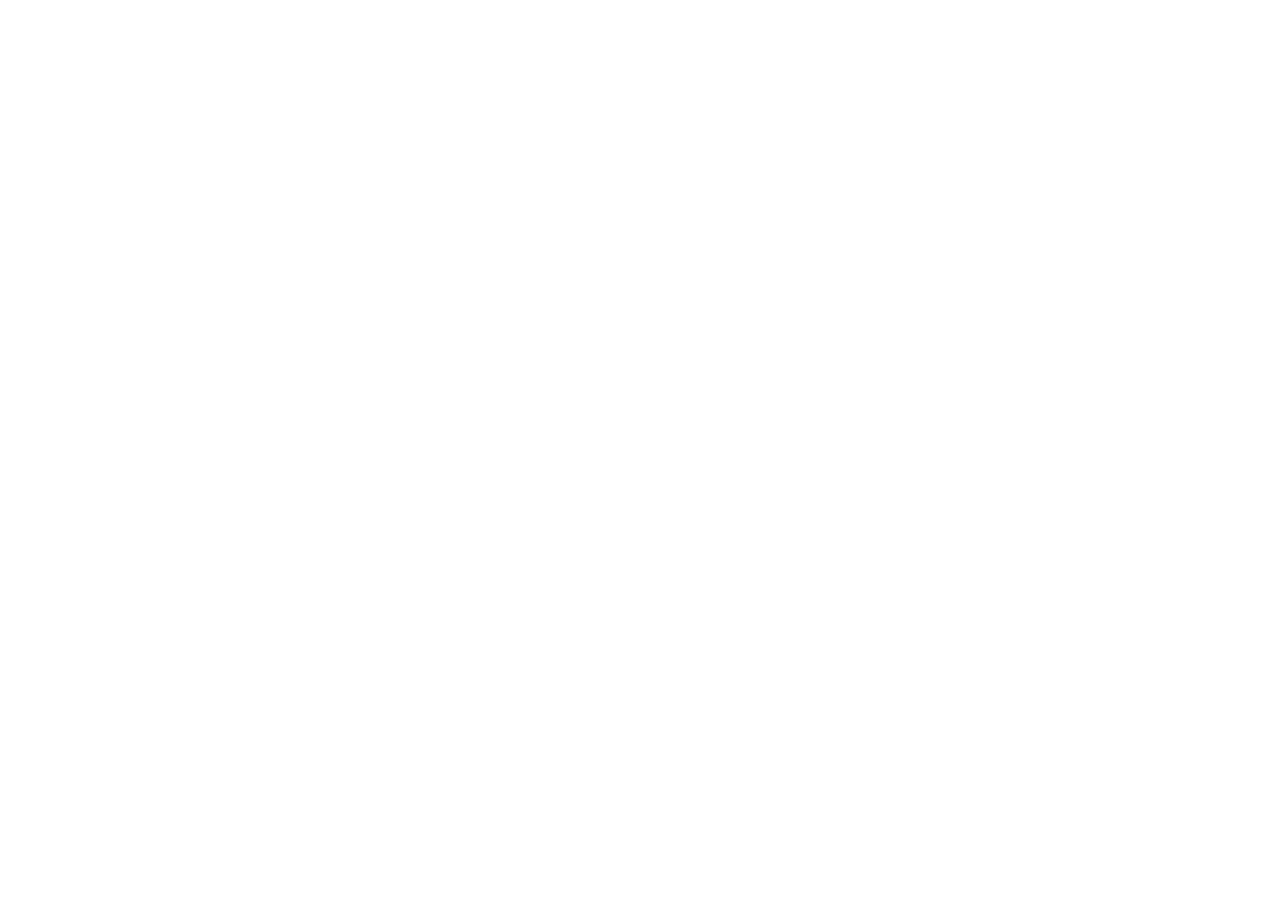
==== index.html @ 9dca27c5 "引入相关插件" ====
<!DOCTYPE html>
<html lang="en">
<head>
    <meta charset="UTF-8">
    <meta name="viewport" content="width=device-width, initial-scale=1.0">
    <title>Document</title>
</head>
<body>
    
</body>
</html>
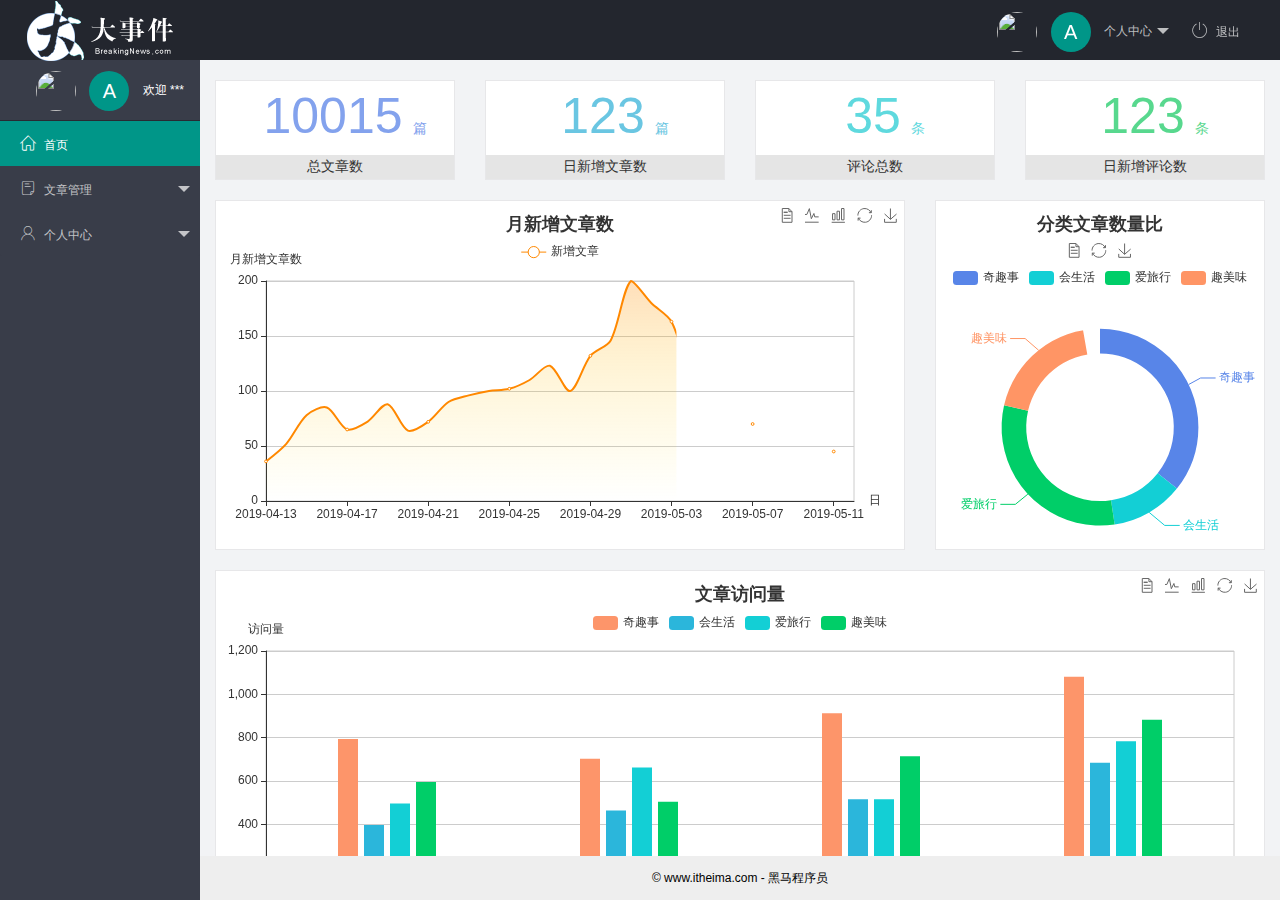
==== commit 20d8c3a7: "个人中心模块完成" ====
--- a/index.html
+++ b/index.html
@@ -4,8 +4,96 @@
     <meta charset="UTF-8">
     <meta name="viewport" content="width=device-width, initial-scale=1.0">
     <title>Document</title>
+    <link rel="stylesheet" href="/assets/lib/layui/css/layui.css" />
+    <!-- 导入第三方图标库 -->
+    <link rel="stylesheet" href="/assets/fonts/iconfont.css" />
+    <link rel="stylesheet" href="/assets/css/index.css">
+ 
 </head>
 <body>
+    <body class="layui-layout-body">
+        <div class="layui-layout layui-layout-admin">
+          <div class="layui-header">
+            <div class="layui-logo">
+              <img src="/assets/images/logo.png" alt="" />
+            </div>
+            <!-- 头部区域（可配合layui已有的水平导航） -->
+            <ul class="layui-nav layui-layout-right">
+              <li class="layui-nav-item">
+                <a href="javascript:;" class="userinfo">
+                  <img src="http://t.cn/RCzsdCq" class="layui-nav-img" />
+                  <span class="text-avatar">A</span>
+                  个人中心
+                </a>
+                <dl class="layui-nav-child">
+                  <dd><a href="/user/user_info.html" target="fm">基本资料</a></dd>
+                  <dd><a href="/user/user_avatar.html" target="fm">更换头像</a></dd>
+                  <dd><a href="/user/user_pwd.html" target="fm">重置密码</a></dd>
+                </dl>
+              </li>
+              <li class="layui-nav-item">
+                <a href="javascript:;" id="btnLogout"><span class="iconfont icon-tuichu"></span>退出</a>
+              </li>
+            </ul>
+          </div>
     
+          <div class="layui-side layui-bg-black">
+            <div class="layui-side-scroll">
+              <div class="userinfo">
+                <img src="http://t.cn/RCzsdCq" class="layui-nav-img" />
+                <span class="text-avatar">A</span>
+                <span id="welcome">欢迎 ***</span>
+              </div>
+              <!-- 左侧导航区域（可配合layui已有的垂直导航） -->
+              <ul class="layui-nav layui-nav-tree" lay-shrink="all">
+                <li class="layui-nav-item layui-this">
+                  <a href="/home/dashboard.html" target="fm"><span class="iconfont icon-home"></span>首页</a>
+                </li>
+                <li class="layui-nav-item">
+                  <a class="" href="javascript:;"><span class="iconfont icon-16"></span>文章管理</a>
+                  <dl class="layui-nav-child">
+                    <dd>
+                      <a href="/article/art_cate.html" target="fm"><i class="layui-icon layui-icon-app"></i>文章类别</a>
+                    </dd>
+                    <dd>
+                      <a href="javascript:;"><i class="layui-icon layui-icon-app"></i>文章列表</a>
+                    </dd>
+                    <dd>
+                      <a href="javascript:;"><i class="layui-icon layui-icon-app"></i>发布文章</a>
+                    </dd>
+                  </dl>
+                </li>
+                <li class="layui-nav-item">
+                  <a href="javascript:;"><span class="iconfont icon-user"></span>个人中心</a>
+                  <dl class="layui-nav-child">
+                    <dd>
+                      <a href="/user/user_info.html" target="fm"><i class="layui-icon layui-icon-app"></i>基本资料</a>
+                    </dd>
+                    <dd>
+                      <a href="/user/user_avatar.html" target="fm"><i class="layui-icon layui-icon-app"></i>更换头像</a>
+                    </dd>
+                    <dd>
+                      <a href="/user/user_pwd.html" target="fm"><i class="layui-icon layui-icon-app"></i>重置密码</a>
+                    </dd>
+                  </dl>
+                </li>
+              </ul>
+            </div>
+          </div>
+    
+          <div class="layui-body">
+            <!-- 内容主体区域 -->
+            <iframe name="fm" src="/home/dashboard.html" frameborder="0"></iframe>
+          </div>
+    
+          <div class="layui-footer">
+            <!-- 底部固定区域 -->
+            © www.itheima.com - 黑马程序员
+          </div>
+        </div>
+        <script src="/assets/lib/jquery.js"></script>
+        <script src="/assets/lib/layui/layui.all.js"></script>
+        <script src="/assets/js/baseAPI.js"></script>
+        <script src="/assets/js/index.js"></script>
 </body>
 </html>--- a/assets/lib/layui/css/layui.css
+++ b/assets/lib/layui/css/layui.css
@@ -0,0 +1,2 @@
+/** layui-v2.5.5 MIT License By https://www.layui.com */
+ .layui-inline,img{display:inline-block;vertical-align:middle}h1,h2,h3,h4,h5,h6{font-weight:400}.layui-edge,.layui-header,.layui-inline,.layui-main{position:relative}.layui-body,.layui-edge,.layui-elip{overflow:hidden}.layui-btn,.layui-edge,.layui-inline,img{vertical-align:middle}.layui-btn,.layui-disabled,.layui-icon,.layui-unselect{-moz-user-select:none;-webkit-user-select:none;-ms-user-select:none}.layui-elip,.layui-form-checkbox span,.layui-form-pane .layui-form-label{text-overflow:ellipsis;white-space:nowrap}.layui-breadcrumb,.layui-tree-btnGroup{visibility:hidden}blockquote,body,button,dd,div,dl,dt,form,h1,h2,h3,h4,h5,h6,input,li,ol,p,pre,td,textarea,th,ul{margin:0;padding:0;-webkit-tap-highlight-color:rgba(0,0,0,0)}a:active,a:hover{outline:0}img{border:none}li{list-style:none}table{border-collapse:collapse;border-spacing:0}h4,h5,h6{font-size:100%}button,input,optgroup,option,select,textarea{font-family:inherit;font-size:inherit;font-style:inherit;font-weight:inherit;outline:0}pre{white-space:pre-wrap;white-space:-moz-pre-wrap;white-space:-pre-wrap;white-space:-o-pre-wrap;word-wrap:break-word}body{line-height:24px;font:14px Helvetica Neue,Helvetica,PingFang SC,Tahoma,Arial,sans-serif}hr{height:1px;margin:10px 0;border:0;clear:both}a{color:#333;text-decoration:none}a:hover{color:#777}a cite{font-style:normal;*cursor:pointer}.layui-border-box,.layui-border-box *{box-sizing:border-box}.layui-box,.layui-box *{box-sizing:content-box}.layui-clear{clear:both;*zoom:1}.layui-clear:after{content:'\20';clear:both;*zoom:1;display:block;height:0}.layui-inline{*display:inline;*zoom:1}.layui-edge{display:inline-block;width:0;height:0;border-width:6px;border-style:dashed;border-color:transparent}.layui-edge-top{top:-4px;border-bottom-color:#999;border-bottom-style:solid}.layui-edge-right{border-left-color:#999;border-left-style:solid}.layui-edge-bottom{top:2px;border-top-color:#999;border-top-style:solid}.layui-edge-left{border-right-color:#999;border-right-style:solid}.layui-disabled,.layui-disabled:hover{color:#d2d2d2!important;cursor:not-allowed!important}.layui-circle{border-radius:100%}.layui-show{display:block!important}.layui-hide{display:none!important}@font-face{font-family:layui-icon;src:url(../font/iconfont.eot?v=250);src:url(../font/iconfont.eot?v=250#iefix) format('embedded-opentype'),url(../font/iconfont.woff2?v=250) format('woff2'),url(../font/iconfont.woff?v=250) format('woff'),url(../font/iconfont.ttf?v=250) format('truetype'),url(../font/iconfont.svg?v=250#layui-icon) format('svg')}.layui-icon{font-family:layui-icon!important;font-size:16px;font-style:normal;-webkit-font-smoothing:antialiased;-moz-osx-font-smoothing:grayscale}.layui-icon-reply-fill:before{content:"\e611"}.layui-icon-set-fill:before{content:"\e614"}.layui-icon-menu-fill:before{content:"\e60f"}.layui-icon-search:before{content:"\e615"}.layui-icon-share:before{content:"\e641"}.layui-icon-set-sm:before{content:"\e620"}.layui-icon-engine:before{content:"\e628"}.layui-icon-close:before{content:"\1006"}.layui-icon-close-fill:before{content:"\1007"}.layui-icon-chart-screen:before{content:"\e629"}.layui-icon-star:before{content:"\e600"}.layui-icon-circle-dot:before{content:"\e617"}.layui-icon-chat:before{content:"\e606"}.layui-icon-release:before{content:"\e609"}.layui-icon-list:before{content:"\e60a"}.layui-icon-chart:before{content:"\e62c"}.layui-icon-ok-circle:before{content:"\1005"}.layui-icon-layim-theme:before{content:"\e61b"}.layui-icon-table:before{content:"\e62d"}.layui-icon-right:before{content:"\e602"}.layui-icon-left:before{content:"\e603"}.layui-icon-cart-simple:before{content:"\e698"}.layui-icon-face-cry:before{content:"\e69c"}.layui-icon-face-smile:before{content:"\e6af"}.layui-icon-survey:before{content:"\e6b2"}.layui-icon-tree:before{content:"\e62e"}.layui-icon-upload-circle:before{content:"\e62f"}.layui-icon-add-circle:before{content:"\e61f"}.layui-icon-download-circle:before{content:"\e601"}.layui-icon-templeate-1:before{content:"\e630"}.layui-icon-util:before{content:"\e631"}.layui-icon-face-surprised:before{content:"\e664"}.layui-icon-edit:before{content:"\e642"}.layui-icon-speaker:before{content:"\e645"}.layui-icon-down:before{content:"\e61a"}.layui-icon-file:before{content:"\e621"}.layui-icon-layouts:before{content:"\e632"}.layui-icon-rate-half:before{content:"\e6c9"}.layui-icon-add-circle-fine:before{content:"\e608"}.layui-icon-prev-circle:before{content:"\e633"}.layui-icon-read:before{content:"\e705"}.layui-icon-404:before{content:"\e61c"}.layui-icon-carousel:before{content:"\e634"}.layui-icon-help:before{content:"\e607"}.layui-icon-code-circle:before{content:"\e635"}.layui-icon-water:before{content:"\e636"}.layui-icon-username:before{content:"\e66f"}.layui-icon-find-fill:before{content:"\e670"}.layui-icon-about:before{content:"\e60b"}.layui-icon-location:before{content:"\e715"}.layui-icon-up:before{content:"\e619"}.layui-icon-pause:before{content:"\e651"}.layui-icon-date:before{content:"\e637"}.layui-icon-layim-uploadfile:before{content:"\e61d"}.layui-icon-delete:before{content:"\e640"}.layui-icon-play:before{content:"\e652"}.layui-icon-top:before{content:"\e604"}.layui-icon-friends:before{content:"\e612"}.layui-icon-refresh-3:before{content:"\e9aa"}.layui-icon-ok:before{content:"\e605"}.layui-icon-layer:before{content:"\e638"}.layui-icon-face-smile-fine:before{content:"\e60c"}.layui-icon-dollar:before{content:"\e659"}.layui-icon-group:before{content:"\e613"}.layui-icon-layim-download:before{content:"\e61e"}.layui-icon-picture-fine:before{content:"\e60d"}.layui-icon-link:before{content:"\e64c"}.layui-icon-diamond:before{content:"\e735"}.layui-icon-log:before{content:"\e60e"}.layui-icon-rate-solid:before{content:"\e67a"}.layui-icon-fonts-del:before{content:"\e64f"}.layui-icon-unlink:before{content:"\e64d"}.layui-icon-fonts-clear:before{content:"\e639"}.layui-icon-triangle-r:before{content:"\e623"}.layui-icon-circle:before{content:"\e63f"}.layui-icon-radio:before{content:"\e643"}.layui-icon-align-center:before{content:"\e647"}.layui-icon-align-right:before{content:"\e648"}.layui-icon-align-left:before{content:"\e649"}.layui-icon-loading-1:before{content:"\e63e"}.layui-icon-return:before{content:"\e65c"}.layui-icon-fonts-strong:before{content:"\e62b"}.layui-icon-upload:before{content:"\e67c"}.layui-icon-dialogue:before{content:"\e63a"}.layui-icon-video:before{content:"\e6ed"}.layui-icon-headset:before{content:"\e6fc"}.layui-icon-cellphone-fine:before{content:"\e63b"}.layui-icon-add-1:before{content:"\e654"}.layui-icon-face-smile-b:before{content:"\e650"}.layui-icon-fonts-html:before{content:"\e64b"}.layui-icon-form:before{content:"\e63c"}.layui-icon-cart:before{content:"\e657"}.layui-icon-camera-fill:before{content:"\e65d"}.layui-icon-tabs:before{content:"\e62a"}.layui-icon-fonts-code:before{content:"\e64e"}.layui-icon-fire:before{content:"\e756"}.layui-icon-set:before{content:"\e716"}.layui-icon-fonts-u:before{content:"\e646"}.layui-icon-triangle-d:before{content:"\e625"}.layui-icon-tips:before{content:"\e702"}.layui-icon-picture:before{content:"\e64a"}.layui-icon-more-vertical:before{content:"\e671"}.layui-icon-flag:before{content:"\e66c"}.layui-icon-loading:before{content:"\e63d"}.layui-icon-fonts-i:before{content:"\e644"}.layui-icon-refresh-1:before{content:"\e666"}.layui-icon-rmb:before{content:"\e65e"}.layui-icon-home:before{content:"\e68e"}.layui-icon-user:before{content:"\e770"}.layui-icon-notice:before{content:"\e667"}.layui-icon-login-weibo:before{content:"\e675"}.layui-icon-voice:before{content:"\e688"}.layui-icon-upload-drag:before{content:"\e681"}.layui-icon-login-qq:before{content:"\e676"}.layui-icon-snowflake:before{content:"\e6b1"}.layui-icon-file-b:before{content:"\e655"}.layui-icon-template:before{content:"\e663"}.layui-icon-auz:before{content:"\e672"}.layui-icon-console:before{content:"\e665"}.layui-icon-app:before{content:"\e653"}.layui-icon-prev:before{content:"\e65a"}.layui-icon-website:before{content:"\e7ae"}.layui-icon-next:before{content:"\e65b"}.layui-icon-component:before{content:"\e857"}.layui-icon-more:before{content:"\e65f"}.layui-icon-login-wechat:before{content:"\e677"}.layui-icon-shrink-right:before{content:"\e668"}.layui-icon-spread-left:before{content:"\e66b"}.layui-icon-camera:before{content:"\e660"}.layui-icon-note:before{content:"\e66e"}.layui-icon-refresh:before{content:"\e669"}.layui-icon-female:before{content:"\e661"}.layui-icon-male:before{content:"\e662"}.layui-icon-password:before{content:"\e673"}.layui-icon-senior:before{content:"\e674"}.layui-icon-theme:before{content:"\e66a"}.layui-icon-tread:before{content:"\e6c5"}.layui-icon-praise:before{content:"\e6c6"}.layui-icon-star-fill:before{content:"\e658"}.layui-icon-rate:before{content:"\e67b"}.layui-icon-template-1:before{content:"\e656"}.layui-icon-vercode:before{content:"\e679"}.layui-icon-cellphone:before{content:"\e678"}.layui-icon-screen-full:before{content:"\e622"}.layui-icon-screen-restore:before{content:"\e758"}.layui-icon-cols:before{content:"\e610"}.layui-icon-export:before{content:"\e67d"}.layui-icon-print:before{content:"\e66d"}.layui-icon-slider:before{content:"\e714"}.layui-icon-addition:before{content:"\e624"}.layui-icon-subtraction:before{content:"\e67e"}.layui-icon-service:before{content:"\e626"}.layui-icon-transfer:before{content:"\e691"}.layui-main{width:1140px;margin:0 auto}.layui-header{z-index:1000;height:60px}.layui-header a:hover{transition:all .5s;-webkit-transition:all .5s}.layui-side{position:fixed;left:0;top:0;bottom:0;z-index:999;width:200px;overflow-x:hidden}.layui-side-scroll{position:relative;width:220px;height:100%;overflow-x:hidden}.layui-body{position:absolute;left:200px;right:0;top:0;bottom:0;z-index:998;width:auto;overflow-y:auto;box-sizing:border-box}.layui-layout-body{overflow:hidden}.layui-layout-admin .layui-header{background-color:#23262E}.layui-layout-admin .layui-side{top:60px;width:200px;overflow-x:hidden}.layui-layout-admin .layui-body{position:fixed;top:60px;bottom:44px}.layui-layout-admin .layui-main{width:auto;margin:0 15px}.layui-layout-admin .layui-footer{position:fixed;left:200px;right:0;bottom:0;height:44px;line-height:44px;padding:0 15px;background-color:#eee}.layui-layout-admin .layui-logo{position:absolute;left:0;top:0;width:200px;height:100%;line-height:60px;text-align:center;color:#009688;font-size:16px}.layui-layout-admin .layui-header .layui-nav{background:0 0}.layui-layout-left{position:absolute!important;left:200px;top:0}.layui-layout-right{position:absolute!important;right:0;top:0}.layui-container{position:relative;margin:0 auto;padding:0 15px;box-sizing:border-box}.layui-fluid{position:relative;margin:0 auto;padding:0 15px}.layui-row:after,.layui-row:before{content:'';display:block;clear:both}.layui-col-lg1,.layui-col-lg10,.layui-col-lg11,.layui-col-lg12,.layui-col-lg2,.layui-col-lg3,.layui-col-lg4,.layui-col-lg5,.layui-col-lg6,.layui-col-lg7,.layui-col-lg8,.layui-col-lg9,.layui-col-md1,.layui-col-md10,.layui-col-md11,.layui-col-md12,.layui-col-md2,.layui-col-md3,.layui-col-md4,.layui-col-md5,.layui-col-md6,.layui-col-md7,.layui-col-md8,.layui-col-md9,.layui-col-sm1,.layui-col-sm10,.layui-col-sm11,.layui-col-sm12,.layui-col-sm2,.layui-col-sm3,.layui-col-sm4,.layui-col-sm5,.layui-col-sm6,.layui-col-sm7,.layui-col-sm8,.layui-col-sm9,.layui-col-xs1,.layui-col-xs10,.layui-col-xs11,.layui-col-xs12,.layui-col-xs2,.layui-col-xs3,.layui-col-xs4,.layui-col-xs5,.layui-col-xs6,.layui-col-xs7,.layui-col-xs8,.layui-col-xs9{position:relative;display:block;box-sizing:border-box}.layui-col-xs1,.layui-col-xs10,.layui-col-xs11,.layui-col-xs12,.layui-col-xs2,.layui-col-xs3,.layui-col-xs4,.layui-col-xs5,.layui-col-xs6,.layui-col-xs7,.layui-col-xs8,.layui-col-xs9{float:left}.layui-col-xs1{width:8.33333333%}.layui-col-xs2{width:16.66666667%}.layui-col-xs3{width:25%}.layui-col-xs4{width:33.33333333%}.layui-col-xs5{width:41.66666667%}.layui-col-xs6{width:50%}.layui-col-xs7{width:58.33333333%}.layui-col-xs8{width:66.66666667%}.layui-col-xs9{width:75%}.layui-col-xs10{width:83.33333333%}.layui-col-xs11{width:91.66666667%}.layui-col-xs12{width:100%}.layui-col-xs-offset1{margin-left:8.33333333%}.layui-col-xs-offset2{margin-left:16.66666667%}.layui-col-xs-offset3{margin-left:25%}.layui-col-xs-offset4{margin-left:33.33333333%}.layui-col-xs-offset5{margin-left:41.66666667%}.layui-col-xs-offset6{margin-left:50%}.layui-col-xs-offset7{margin-left:58.33333333%}.layui-col-xs-offset8{margin-left:66.66666667%}.layui-col-xs-offset9{margin-left:75%}.layui-col-xs-offset10{margin-left:83.33333333%}.layui-col-xs-offset11{margin-left:91.66666667%}.layui-col-xs-offset12{margin-left:100%}@media screen and (max-width:768px){.layui-hide-xs{display:none!important}.layui-show-xs-block{display:block!important}.layui-show-xs-inline{display:inline!important}.layui-show-xs-inline-block{display:inline-block!important}}@media screen and (min-width:768px){.layui-container{width:750px}.layui-hide-sm{display:none!important}.layui-show-sm-block{display:block!important}.layui-show-sm-inline{display:inline!important}.layui-show-sm-inline-block{display:inline-block!important}.layui-col-sm1,.layui-col-sm10,.layui-col-sm11,.layui-col-sm12,.layui-col-sm2,.layui-col-sm3,.layui-col-sm4,.layui-col-sm5,.layui-col-sm6,.layui-col-sm7,.layui-col-sm8,.layui-col-sm9{float:left}.layui-col-sm1{width:8.33333333%}.layui-col-sm2{width:16.66666667%}.layui-col-sm3{width:25%}.layui-col-sm4{width:33.33333333%}.layui-col-sm5{width:41.66666667%}.layui-col-sm6{width:50%}.layui-col-sm7{width:58.33333333%}.layui-col-sm8{width:66.66666667%}.layui-col-sm9{width:75%}.layui-col-sm10{width:83.33333333%}.layui-col-sm11{width:91.66666667%}.layui-col-sm12{width:100%}.layui-col-sm-offset1{margin-left:8.33333333%}.layui-col-sm-offset2{margin-left:16.66666667%}.layui-col-sm-offset3{margin-left:25%}.layui-col-sm-offset4{margin-left:33.33333333%}.layui-col-sm-offset5{margin-left:41.66666667%}.layui-col-sm-offset6{margin-left:50%}.layui-col-sm-offset7{margin-left:58.33333333%}.layui-col-sm-offset8{margin-left:66.66666667%}.layui-col-sm-offset9{margin-left:75%}.layui-col-sm-offset10{margin-left:83.33333333%}.layui-col-sm-offset11{margin-left:91.66666667%}.layui-col-sm-offset12{margin-left:100%}}@media screen and (min-width:992px){.layui-container{width:970px}.layui-hide-md{display:none!important}.layui-show-md-block{display:block!important}.layui-show-md-inline{display:inline!important}.layui-show-md-inline-block{display:inline-block!important}.layui-col-md1,.layui-col-md10,.layui-col-md11,.layui-col-md12,.layui-col-md2,.layui-col-md3,.layui-col-md4,.layui-col-md5,.layui-col-md6,.layui-col-md7,.layui-col-md8,.layui-col-md9{float:left}.layui-col-md1{width:8.33333333%}.layui-col-md2{width:16.66666667%}.layui-col-md3{width:25%}.layui-col-md4{width:33.33333333%}.layui-col-md5{width:41.66666667%}.layui-col-md6{width:50%}.layui-col-md7{width:58.33333333%}.layui-col-md8{width:66.66666667%}.layui-col-md9{width:75%}.layui-col-md10{width:83.33333333%}.layui-col-md11{width:91.66666667%}.layui-col-md12{width:100%}.layui-col-md-offset1{margin-left:8.33333333%}.layui-col-md-offset2{margin-left:16.66666667%}.layui-col-md-offset3{margin-left:25%}.layui-col-md-offset4{margin-left:33.33333333%}.layui-col-md-offset5{margin-left:41.66666667%}.layui-col-md-offset6{margin-left:50%}.layui-col-md-offset7{margin-left:58.33333333%}.layui-col-md-offset8{margin-left:66.66666667%}.layui-col-md-offset9{margin-left:75%}.layui-col-md-offset10{margin-left:83.33333333%}.layui-col-md-offset11{margin-left:91.66666667%}.layui-col-md-offset12{margin-left:100%}}@media screen and (min-width:1200px){.layui-container{width:1170px}.layui-hide-lg{display:none!important}.layui-show-lg-block{display:block!important}.layui-show-lg-inline{display:inline!important}.layui-show-lg-inline-block{display:inline-block!important}.layui-col-lg1,.layui-col-lg10,.layui-col-lg11,.layui-col-lg12,.layui-col-lg2,.layui-col-lg3,.layui-col-lg4,.layui-col-lg5,.layui-col-lg6,.layui-col-lg7,.layui-col-lg8,.layui-col-lg9{float:left}.layui-col-lg1{width:8.33333333%}.layui-col-lg2{width:16.66666667%}.layui-col-lg3{width:25%}.layui-col-lg4{width:33.33333333%}.layui-col-lg5{width:41.66666667%}.layui-col-lg6{width:50%}.layui-col-lg7{width:58.33333333%}.layui-col-lg8{width:66.66666667%}.layui-col-lg9{width:75%}.layui-col-lg10{width:83.33333333%}.layui-col-lg11{width:91.66666667%}.layui-col-lg12{width:100%}.layui-col-lg-offset1{margin-left:8.33333333%}.layui-col-lg-offset2{margin-left:16.66666667%}.layui-col-lg-offset3{margin-left:25%}.layui-col-lg-offset4{margin-left:33.33333333%}.layui-col-lg-offset5{margin-left:41.66666667%}.layui-col-lg-offset6{margin-left:50%}.layui-col-lg-offset7{margin-left:58.33333333%}.layui-col-lg-offset8{margin-left:66.66666667%}.layui-col-lg-offset9{margin-left:75%}.layui-col-lg-offset10{margin-left:83.33333333%}.layui-col-lg-offset11{margin-left:91.66666667%}.layui-col-lg-offset12{margin-left:100%}}.layui-col-space1{margin:-.5px}.layui-col-space1>*{padding:.5px}.layui-col-space3{margin:-1.5px}.layui-col-space3>*{padding:1.5px}.layui-col-space5{margin:-2.5px}.layui-col-space5>*{padding:2.5px}.layui-col-space8{margin:-3.5px}.layui-col-space8>*{padding:3.5px}.layui-col-space10{margin:-5px}.layui-col-space10>*{padding:5px}.layui-col-space12{margin:-6px}.layui-col-space12>*{padding:6px}.layui-col-space15{margin:-7.5px}.layui-col-space15>*{padding:7.5px}.layui-col-space18{margin:-9px}.layui-col-space18>*{padding:9px}.layui-col-space20{margin:-10px}.layui-col-space20>*{padding:10px}.layui-col-space22{margin:-11px}.layui-col-space22>*{padding:11px}.layui-col-space25{margin:-12.5px}.layui-col-space25>*{padding:12.5px}.layui-col-space30{margin:-15px}.layui-col-space30>*{padding:15px}.layui-btn,.layui-input,.layui-select,.layui-textarea,.layui-upload-button{outline:0;-webkit-appearance:none;transition:all .3s;-webkit-transition:all .3s;box-sizing:border-box}.layui-elem-quote{margin-bottom:10px;padding:15px;line-height:22px;border-left:5px solid #009688;border-radius:0 2px 2px 0;background-color:#f2f2f2}.layui-quote-nm{border-style:solid;border-width:1px 1px 1px 5px;background:0 0}.layui-elem-field{margin-bottom:10px;padding:0;border-width:1px;border-style:solid}.layui-elem-field legend{margin-left:20px;padding:0 10px;font-size:20px;font-weight:300}.layui-field-title{margin:10px 0 20px;border-width:1px 0 0}.layui-field-box{padding:10px 15px}.layui-field-title .layui-field-box{padding:10px 0}.layui-progress{position:relative;height:6px;border-radius:20px;background-color:#e2e2e2}.layui-progress-bar{position:absolute;left:0;top:0;width:0;max-width:100%;height:6px;border-radius:20px;text-align:right;background-color:#5FB878;transition:all .3s;-webkit-transition:all .3s}.layui-progress-big,.layui-progress-big .layui-progress-bar{height:18px;line-height:18px}.layui-progress-text{position:relative;top:-20px;line-height:18px;font-size:12px;color:#666}.layui-progress-big .layui-progress-text{position:static;padding:0 10px;color:#fff}.layui-collapse{border-width:1px;border-style:solid;border-radius:2px}.layui-colla-content,.layui-colla-item{border-top-width:1px;border-top-style:solid}.layui-colla-item:first-child{border-top:none}.layui-colla-title{position:relative;height:42px;line-height:42px;padding:0 15px 0 35px;color:#333;background-color:#f2f2f2;cursor:pointer;font-size:14px;overflow:hidden}.layui-colla-content{display:none;padding:10px 15px;line-height:22px;color:#666}.layui-colla-icon{position:absolute;left:15px;top:0;font-size:14px}.layui-card{margin-bottom:15px;border-radius:2px;background-color:#fff;box-shadow:0 1px 2px 0 rgba(0,0,0,.05)}.layui-card:last-child{margin-bottom:0}.layui-card-header{position:relative;height:42px;line-height:42px;padding:0 15px;border-bottom:1px solid #f6f6f6;color:#333;border-radius:2px 2px 0 0;font-size:14px}.layui-bg-black,.layui-bg-blue,.layui-bg-cyan,.layui-bg-green,.layui-bg-orange,.layui-bg-red{color:#fff!important}.layui-card-body{position:relative;padding:10px 15px;line-height:24px}.layui-card-body[pad15]{padding:15px}.layui-card-body[pad20]{padding:20px}.layui-card-body .layui-table{margin:5px 0}.layui-card .layui-tab{margin:0}.layui-panel-window{position:relative;padding:15px;border-radius:0;border-top:5px solid #E6E6E6;background-color:#fff}.layui-auxiliar-moving{position:fixed;left:0;right:0;top:0;bottom:0;width:100%;height:100%;background:0 0;z-index:9999999999}.layui-form-label,.layui-form-mid,.layui-form-select,.layui-input-block,.layui-input-inline,.layui-textarea{position:relative}.layui-bg-red{background-color:#FF5722!important}.layui-bg-orange{background-color:#FFB800!important}.layui-bg-green{background-color:#009688!important}.layui-bg-cyan{background-color:#2F4056!important}.layui-bg-blue{background-color:#1E9FFF!important}.layui-bg-black{background-color:#393D49!important}.layui-bg-gray{background-color:#eee!important;color:#666!important}.layui-badge-rim,.layui-colla-content,.layui-colla-item,.layui-collapse,.layui-elem-field,.layui-form-pane .layui-form-item[pane],.layui-form-pane .layui-form-label,.layui-input,.layui-layedit,.layui-layedit-tool,.layui-quote-nm,.layui-select,.layui-tab-bar,.layui-tab-card,.layui-tab-title,.layui-tab-title .layui-this:after,.layui-textarea{border-color:#e6e6e6}.layui-timeline-item:before,hr{background-color:#e6e6e6}.layui-text{line-height:22px;font-size:14px;color:#666}.layui-text h1,.layui-text h2,.layui-text h3{font-weight:500;color:#333}.layui-text h1{font-size:30px}.layui-text h2{font-size:24px}.layui-text h3{font-size:18px}.layui-text a:not(.layui-btn){color:#01AAED}.layui-text a:not(.layui-btn):hover{text-decoration:underline}.layui-text ul{padding:5px 0 5px 15px}.layui-text ul li{margin-top:5px;list-style-type:disc}.layui-text em,.layui-word-aux{color:#999!important;padding:0 5px!important}.layui-btn{display:inline-block;height:38px;line-height:38px;padding:0 18px;background-color:#009688;color:#fff;white-space:nowrap;text-align:center;font-size:14px;border:none;border-radius:2px;cursor:pointer}.layui-btn:hover{opacity:.8;filter:alpha(opacity=80);color:#fff}.layui-btn:active{opacity:1;filter:alpha(opacity=100)}.layui-btn+.layui-btn{margin-left:10px}.layui-btn-container{font-size:0}.layui-btn-container .layui-btn{margin-right:10px;margin-bottom:10px}.layui-btn-container .layui-btn+.layui-btn{margin-left:0}.layui-table .layui-btn-container .layui-btn{margin-bottom:9px}.layui-btn-radius{border-radius:100px}.layui-btn .layui-icon{margin-right:3px;font-size:18px;vertical-align:bottom;vertical-align:middle\9}.layui-btn-primary{border:1px solid #C9C9C9;background-color:#fff;color:#555}.layui-btn-primary:hover{border-color:#009688;color:#333}.layui-btn-normal{background-color:#1E9FFF}.layui-btn-warm{background-color:#FFB800}.layui-btn-danger{background-color:#FF5722}.layui-btn-checked{background-color:#5FB878}.layui-btn-disabled,.layui-btn-disabled:active,.layui-btn-disabled:hover{border:1px solid #e6e6e6;background-color:#FBFBFB;color:#C9C9C9;cursor:not-allowed;opacity:1}.layui-btn-lg{height:44px;line-height:44px;padding:0 25px;font-size:16px}.layui-btn-sm{height:30px;line-height:30px;padding:0 10px;font-size:12px}.layui-btn-sm i{font-size:16px!important}.layui-btn-xs{height:22px;line-height:22px;padding:0 5px;font-size:12px}.layui-btn-xs i{font-size:14px!important}.layui-btn-group{display:inline-block;vertical-align:middle;font-size:0}.layui-btn-group .layui-btn{margin-left:0!important;margin-right:0!important;border-left:1px solid rgba(255,255,255,.5);border-radius:0}.layui-btn-group .layui-btn-primary{border-left:none}.layui-btn-group .layui-btn-primary:hover{border-color:#C9C9C9;color:#009688}.layui-btn-group .layui-btn:first-child{border-left:none;border-radius:2px 0 0 2px}.layui-btn-group .layui-btn-primary:first-child{border-left:1px solid #c9c9c9}.layui-btn-group .layui-btn:last-child{border-radius:0 2px 2px 0}.layui-btn-group .layui-btn+.layui-btn{margin-left:0}.layui-btn-group+.layui-btn-group{margin-left:10px}.layui-btn-fluid{width:100%}.layui-input,.layui-select,.layui-textarea{height:38px;line-height:1.3;line-height:38px\9;border-width:1px;border-style:solid;background-color:#fff;border-radius:2px}.layui-input::-webkit-input-placeholder,.layui-select::-webkit-input-placeholder,.layui-textarea::-webkit-input-placeholder{line-height:1.3}.layui-input,.layui-textarea{display:block;width:100%;padding-left:10px}.layui-input:hover,.layui-textarea:hover{border-color:#D2D2D2!important}.layui-input:focus,.layui-textarea:focus{border-color:#C9C9C9!important}.layui-textarea{min-height:100px;height:auto;line-height:20px;padding:6px 10px;resize:vertical}.layui-select{padding:0 10px}.layui-form input[type=checkbox],.layui-form input[type=radio],.layui-form select{display:none}.layui-form [lay-ignore]{display:initial}.layui-form-item{margin-bottom:15px;clear:both;*zoom:1}.layui-form-item:after{content:'\20';clear:both;*zoom:1;display:block;height:0}.layui-form-label{float:left;display:block;padding:9px 15px;width:80px;font-weight:400;line-height:20px;text-align:right}.layui-form-label-col{display:block;float:none;padding:9px 0;line-height:20px;text-align:left}.layui-form-item .layui-inline{margin-bottom:5px;margin-right:10px}.layui-input-block{margin-left:110px;min-height:36px}.layui-input-inline{display:inline-block;vertical-align:middle}.layui-form-item .layui-input-inline{float:left;width:190px;margin-right:10px}.layui-form-text .layui-input-inline{width:auto}.layui-form-mid{float:left;display:block;padding:9px 0!important;line-height:20px;margin-right:10px}.layui-form-danger+.layui-form-select .layui-input,.layui-form-danger:focus{border-color:#FF5722!important}.layui-form-select .layui-input{padding-right:30px;cursor:pointer}.layui-form-select .layui-edge{position:absolute;right:10px;top:50%;margin-top:-3px;cursor:pointer;border-width:6px;border-top-color:#c2c2c2;border-top-style:solid;transition:all .3s;-webkit-transition:all .3s}.layui-form-select dl{display:none;position:absolute;left:0;top:42px;padding:5px 0;z-index:899;min-width:100%;border:1px solid #d2d2d2;max-height:300px;overflow-y:auto;background-color:#fff;border-radius:2px;box-shadow:0 2px 4px rgba(0,0,0,.12);box-sizing:border-box}.layui-form-select dl dd,.layui-form-select dl dt{padding:0 10px;line-height:36px;white-space:nowrap;overflow:hidden;text-overflow:ellipsis}.layui-form-select dl dt{font-size:12px;color:#999}.layui-form-select dl dd{cursor:pointer}.layui-form-select dl dd:hover{background-color:#f2f2f2;-webkit-transition:.5s all;transition:.5s all}.layui-form-select .layui-select-group dd{padding-left:20px}.layui-form-select dl dd.layui-select-tips{padding-left:10px!important;color:#999}.layui-form-select dl dd.layui-this{background-color:#5FB878;color:#fff}.layui-form-checkbox,.layui-form-select dl dd.layui-disabled{background-color:#fff}.layui-form-selected dl{display:block}.layui-form-checkbox,.layui-form-checkbox *,.layui-form-switch{display:inline-block;vertical-align:middle}.layui-form-selected .layui-edge{margin-top:-9px;-webkit-transform:rotate(180deg);transform:rotate(180deg);margin-top:-3px\9}:root .layui-form-selected .layui-edge{margin-top:-9px\0/IE9}.layui-form-selectup dl{top:auto;bottom:42px}.layui-select-none{margin:5px 0;text-align:center;color:#999}.layui-select-disabled .layui-disabled{border-color:#eee!important}.layui-select-disabled .layui-edge{border-top-color:#d2d2d2}.layui-form-checkbox{position:relative;height:30px;line-height:30px;margin-right:10px;padding-right:30px;cursor:pointer;font-size:0;-webkit-transition:.1s linear;transition:.1s linear;box-sizing:border-box}.layui-form-checkbox span{padding:0 10px;height:100%;font-size:14px;border-radius:2px 0 0 2px;background-color:#d2d2d2;color:#fff;overflow:hidden}.layui-form-checkbox:hover span{background-color:#c2c2c2}.layui-form-checkbox i{position:absolute;right:0;top:0;width:30px;height:28px;border:1px solid #d2d2d2;border-left:none;border-radius:0 2px 2px 0;color:#fff;font-size:20px;text-align:center}.layui-form-checkbox:hover i{border-color:#c2c2c2;color:#c2c2c2}.layui-form-checked,.layui-form-checked:hover{border-color:#5FB878}.layui-form-checked span,.layui-form-checked:hover span{background-color:#5FB878}.layui-form-checked i,.layui-form-checked:hover i{color:#5FB878}.layui-form-item .layui-form-checkbox{margin-top:4px}.layui-form-checkbox[lay-skin=primary]{height:auto!important;line-height:normal!important;min-width:18px;min-height:18px;border:none!important;margin-right:0;padding-left:28px;padding-right:0;background:0 0}.layui-form-checkbox[lay-skin=primary] span{padding-left:0;padding-right:15px;line-height:18px;background:0 0;color:#666}.layui-form-checkbox[lay-skin=primary] i{right:auto;left:0;width:16px;height:16px;line-height:16px;border:1px solid #d2d2d2;font-size:12px;border-radius:2px;background-color:#fff;-webkit-transition:.1s linear;transition:.1s linear}.layui-form-checkbox[lay-skin=primary]:hover i{border-color:#5FB878;color:#fff}.layui-form-checked[lay-skin=primary] i{border-color:#5FB878!important;background-color:#5FB878;color:#fff}.layui-checkbox-disbaled[lay-skin=primary] span{background:0 0!important;color:#c2c2c2}.layui-checkbox-disbaled[lay-skin=primary]:hover i{border-color:#d2d2d2}.layui-form-item .layui-form-checkbox[lay-skin=primary]{margin-top:10px}.layui-form-switch{position:relative;height:22px;line-height:22px;min-width:35px;padding:0 5px;margin-top:8px;border:1px solid #d2d2d2;border-radius:20px;cursor:pointer;background-color:#fff;-webkit-transition:.1s linear;transition:.1s linear}.layui-form-switch i{position:absolute;left:5px;top:3px;width:16px;height:16px;border-radius:20px;background-color:#d2d2d2;-webkit-transition:.1s linear;transition:.1s linear}.layui-form-switch em{position:relative;top:0;width:25px;margin-left:21px;padding:0!important;text-align:center!important;color:#999!important;font-style:normal!important;font-size:12px}.layui-form-onswitch{border-color:#5FB878;background-color:#5FB878}.layui-checkbox-disbaled,.layui-checkbox-disbaled i{border-color:#e2e2e2!important}.layui-form-onswitch i{left:100%;margin-left:-21px;background-color:#fff}.layui-form-onswitch em{margin-left:5px;margin-right:21px;color:#fff!important}.layui-checkbox-disbaled span{background-color:#e2e2e2!important}.layui-checkbox-disbaled:hover i{color:#fff!important}[lay-radio]{display:none}.layui-form-radio,.layui-form-radio *{display:inline-block;vertical-align:middle}.layui-form-radio{line-height:28px;margin:6px 10px 0 0;padding-right:10px;cursor:pointer;font-size:0}.layui-form-radio *{font-size:14px}.layui-form-radio>i{margin-right:8px;font-size:22px;color:#c2c2c2}.layui-form-radio>i:hover,.layui-form-radioed>i{color:#5FB878}.layui-radio-disbaled>i{color:#e2e2e2!important}.layui-form-pane .layui-form-label{width:110px;padding:8px 15px;height:38px;line-height:20px;border-width:1px;border-style:solid;border-radius:2px 0 0 2px;text-align:center;background-color:#FBFBFB;overflow:hidden;box-sizing:border-box}.layui-form-pane .layui-input-inline{margin-left:-1px}.layui-form-pane .layui-input-block{margin-left:110px;left:-1px}.layui-form-pane .layui-input{border-radius:0 2px 2px 0}.layui-form-pane .layui-form-text .layui-form-label{float:none;width:100%;border-radius:2px;box-sizing:border-box;text-align:left}.layui-form-pane .layui-form-text .layui-input-inline{display:block;margin:0;top:-1px;clear:both}.layui-form-pane .layui-form-text .layui-input-block{margin:0;left:0;top:-1px}.layui-form-pane .layui-form-text .layui-textarea{min-height:100px;border-radius:0 0 2px 2px}.layui-form-pane .layui-form-checkbox{margin:4px 0 4px 10px}.layui-form-pane .layui-form-radio,.layui-form-pane .layui-form-switch{margin-top:6px;margin-left:10px}.layui-form-pane .layui-form-item[pane]{position:relative;border-width:1px;border-style:solid}.layui-form-pane .layui-form-item[pane] .layui-form-label{position:absolute;left:0;top:0;height:100%;border-width:0 1px 0 0}.layui-form-pane .layui-form-item[pane] .layui-input-inline{margin-left:110px}@media screen and (max-width:450px){.layui-form-item .layui-form-label{text-overflow:ellipsis;overflow:hidden;white-space:nowrap}.layui-form-item .layui-inline{display:block;margin-right:0;margin-bottom:20px;clear:both}.layui-form-item .layui-inline:after{content:'\20';clear:both;display:block;height:0}.layui-form-item .layui-input-inline{display:block;float:none;left:-3px;width:auto;margin:0 0 10px 112px}.layui-form-item .layui-input-inline+.layui-form-mid{margin-left:110px;top:-5px;padding:0}.layui-form-item .layui-form-checkbox{margin-right:5px;margin-bottom:5px}}.layui-layedit{border-width:1px;border-style:solid;border-radius:2px}.layui-layedit-tool{padding:3px 5px;border-bottom-width:1px;border-bottom-style:solid;font-size:0}.layedit-tool-fixed{position:fixed;top:0;border-top:1px solid #e2e2e2}.layui-layedit-tool .layedit-tool-mid,.layui-layedit-tool .layui-icon{display:inline-block;vertical-align:middle;text-align:center;font-size:14px}.layui-layedit-tool .layui-icon{position:relative;width:32px;height:30px;line-height:30px;margin:3px 5px;color:#777;cursor:pointer;border-radius:2px}.layui-layedit-tool .layui-icon:hover{color:#393D49}.layui-layedit-tool .layui-icon:active{color:#000}.layui-layedit-tool .layedit-tool-active{background-color:#e2e2e2;color:#000}.layui-layedit-tool .layui-disabled,.layui-layedit-tool .layui-disabled:hover{color:#d2d2d2;cursor:not-allowed}.layui-layedit-tool .layedit-tool-mid{width:1px;height:18px;margin:0 10px;background-color:#d2d2d2}.layedit-tool-html{width:50px!important;font-size:30px!important}.layedit-tool-b,.layedit-tool-code,.layedit-tool-help{font-size:16px!important}.layedit-tool-d,.layedit-tool-face,.layedit-tool-image,.layedit-tool-unlink{font-size:18px!important}.layedit-tool-image input{position:absolute;font-size:0;left:0;top:0;width:100%;height:100%;opacity:.01;filter:Alpha(opacity=1);cursor:pointer}.layui-layedit-iframe iframe{display:block;width:100%}#LAY_layedit_code{overflow:hidden}.layui-laypage{display:inline-block;*display:inline;*zoom:1;vertical-align:middle;margin:10px 0;font-size:0}.layui-laypage>a:first-child,.layui-laypage>a:first-child em{border-radius:2px 0 0 2px}.layui-laypage>a:last-child,.layui-laypage>a:last-child em{border-radius:0 2px 2px 0}.layui-laypage>:first-child{margin-left:0!important}.layui-laypage>:last-child{margin-right:0!important}.layui-laypage a,.layui-laypage button,.layui-laypage input,.layui-laypage select,.layui-laypage span{border:1px solid #e2e2e2}.layui-laypage a,.layui-laypage span{display:inline-block;*display:inline;*zoom:1;vertical-align:middle;padding:0 15px;height:28px;line-height:28px;margin:0 -1px 5px 0;background-color:#fff;color:#333;font-size:12px}.layui-flow-more a *,.layui-laypage input,.layui-table-view select[lay-ignore]{display:inline-block}.layui-laypage a:hover{color:#009688}.layui-laypage em{font-style:normal}.layui-laypage .layui-laypage-spr{color:#999;font-weight:700}.layui-laypage a{text-decoration:none}.layui-laypage .layui-laypage-curr{position:relative}.layui-laypage .layui-laypage-curr em{position:relative;color:#fff}.layui-laypage .layui-laypage-curr .layui-laypage-em{position:absolute;left:-1px;top:-1px;padding:1px;width:100%;height:100%;background-color:#009688}.layui-laypage-em{border-radius:2px}.layui-laypage-next em,.layui-laypage-prev em{font-family:Sim sun;font-size:16px}.layui-laypage .layui-laypage-count,.layui-laypage .layui-laypage-limits,.layui-laypage .layui-laypage-refresh,.layui-laypage .layui-laypage-skip{margin-left:10px;margin-right:10px;padding:0;border:none}.layui-laypage .layui-laypage-limits,.layui-laypage .layui-laypage-refresh{vertical-align:top}.layui-laypage .layui-laypage-refresh i{font-size:18px;cursor:pointer}.layui-laypage select{height:22px;padding:3px;border-radius:2px;cursor:pointer}.layui-laypage .layui-laypage-skip{height:30px;line-height:30px;color:#999}.layui-laypage button,.layui-laypage input{height:30px;line-height:30px;border-radius:2px;vertical-align:top;background-color:#fff;box-sizing:border-box}.layui-laypage input{width:40px;margin:0 10px;padding:0 3px;text-align:center}.layui-laypage input:focus,.layui-laypage select:focus{border-color:#009688!important}.layui-laypage button{margin-left:10px;padding:0 10px;cursor:pointer}.layui-table,.layui-table-view{margin:10px 0}.layui-flow-more{margin:10px 0;text-align:center;color:#999;font-size:14px}.layui-flow-more a{height:32px;line-height:32px}.layui-flow-more a *{vertical-align:top}.layui-flow-more a cite{padding:0 20px;border-radius:3px;background-color:#eee;color:#333;font-style:normal}.layui-flow-more a cite:hover{opacity:.8}.layui-flow-more a i{font-size:30px;color:#737383}.layui-table{width:100%;background-color:#fff;color:#666}.layui-table tr{transition:all .3s;-webkit-transition:all .3s}.layui-table th{text-align:left;font-weight:400}.layui-table tbody tr:hover,.layui-table thead tr,.layui-table-click,.layui-table-header,.layui-table-hover,.layui-table-mend,.layui-table-patch,.layui-table-tool,.layui-table-total,.layui-table-total tr,.layui-table[lay-even] tr:nth-child(even){background-color:#f2f2f2}.layui-table td,.layui-table th,.layui-table-col-set,.layui-table-fixed-r,.layui-table-grid-down,.layui-table-header,.layui-table-page,.layui-table-tips-main,.layui-table-tool,.layui-table-total,.layui-table-view,.layui-table[lay-skin=line],.layui-table[lay-skin=row]{border-width:1px;border-style:solid;border-color:#e6e6e6}.layui-table td,.layui-table th{position:relative;padding:9px 15px;min-height:20px;line-height:20px;font-size:14px}.layui-table[lay-skin=line] td,.layui-table[lay-skin=line] th{border-width:0 0 1px}.layui-table[lay-skin=row] td,.layui-table[lay-skin=row] th{border-width:0 1px 0 0}.layui-table[lay-skin=nob] td,.layui-table[lay-skin=nob] th{border:none}.layui-table img{max-width:100px}.layui-table[lay-size=lg] td,.layui-table[lay-size=lg] th{padding:15px 30px}.layui-table-view .layui-table[lay-size=lg] .layui-table-cell{height:40px;line-height:40px}.layui-table[lay-size=sm] td,.layui-table[lay-size=sm] th{font-size:12px;padding:5px 10px}.layui-table-view .layui-table[lay-size=sm] .layui-table-cell{height:20px;line-height:20px}.layui-table[lay-data]{display:none}.layui-table-box{position:relative;overflow:hidden}.layui-table-view .layui-table{position:relative;width:auto;margin:0}.layui-table-view .layui-table[lay-skin=line]{border-width:0 1px 0 0}.layui-table-view .layui-table[lay-skin=row]{border-width:0 0 1px}.layui-table-view .layui-table td,.layui-table-view .layui-table th{padding:5px 0;border-top:none;border-left:none}.layui-table-view .layui-table th.layui-unselect .layui-table-cell span{cursor:pointer}.layui-table-view .layui-table td{cursor:default}.layui-table-view .layui-table td[data-edit=text]{cursor:text}.layui-table-view .layui-form-checkbox[lay-skin=primary] i{width:18px;height:18px}.layui-table-view .layui-form-radio{line-height:0;padding:0}.layui-table-view .layui-form-radio>i{margin:0;font-size:20px}.layui-table-init{position:absolute;left:0;top:0;width:100%;height:100%;text-align:center;z-index:110}.layui-table-init .layui-icon{position:absolute;left:50%;top:50%;margin:-15px 0 0 -15px;font-size:30px;color:#c2c2c2}.layui-table-header{border-width:0 0 1px;overflow:hidden}.layui-table-header .layui-table{margin-bottom:-1px}.layui-table-tool .layui-inline[lay-event]{position:relative;width:26px;height:26px;padding:5px;line-height:16px;margin-right:10px;text-align:center;color:#333;border:1px solid #ccc;cursor:pointer;-webkit-transition:.5s all;transition:.5s all}.layui-table-tool .layui-inline[lay-event]:hover{border:1px solid #999}.layui-table-tool-temp{padding-right:120px}.layui-table-tool-self{position:absolute;right:17px;top:10px}.layui-table-tool .layui-table-tool-self .layui-inline[lay-event]{margin:0 0 0 10px}.layui-table-tool-panel{position:absolute;top:29px;left:-1px;padding:5px 0;min-width:150px;min-height:40px;border:1px solid #d2d2d2;text-align:left;overflow-y:auto;background-color:#fff;box-shadow:0 2px 4px rgba(0,0,0,.12)}.layui-table-cell,.layui-table-tool-panel li{overflow:hidden;text-overflow:ellipsis;white-space:nowrap}.layui-table-tool-panel li{padding:0 10px;line-height:30px;-webkit-transition:.5s all;transition:.5s all}.layui-table-tool-panel li .layui-form-checkbox[lay-skin=primary]{width:100%;padding-left:28px}.layui-table-tool-panel li:hover{background-color:#f2f2f2}.layui-table-tool-panel li .layui-form-checkbox[lay-skin=primary] i{position:absolute;left:0;top:0}.layui-table-tool-panel li .layui-form-checkbox[lay-skin=primary] span{padding:0}.layui-table-tool .layui-table-tool-self .layui-table-tool-panel{left:auto;right:-1px}.layui-table-col-set{position:absolute;right:0;top:0;width:20px;height:100%;border-width:0 0 0 1px;background-color:#fff}.layui-table-sort{width:10px;height:20px;margin-left:5px;cursor:pointer!important}.layui-table-sort .layui-edge{position:absolute;left:5px;border-width:5px}.layui-table-sort .layui-table-sort-asc{top:3px;border-top:none;border-bottom-style:solid;border-bottom-color:#b2b2b2}.layui-table-sort .layui-table-sort-asc:hover{border-bottom-color:#666}.layui-table-sort .layui-table-sort-desc{bottom:5px;border-bottom:none;border-top-style:solid;border-top-color:#b2b2b2}.layui-table-sort .layui-table-sort-desc:hover{border-top-color:#666}.layui-table-sort[lay-sort=asc] .layui-table-sort-asc{border-bottom-color:#000}.layui-table-sort[lay-sort=desc] .layui-table-sort-desc{border-top-color:#000}.layui-table-cell{height:28px;line-height:28px;padding:0 15px;position:relative;box-sizing:border-box}.layui-table-cell .layui-form-checkbox[lay-skin=primary]{top:-1px;padding:0}.layui-table-cell .layui-table-link{color:#01AAED}.laytable-cell-checkbox,.laytable-cell-numbers,.laytable-cell-radio,.laytable-cell-space{padding:0;text-align:center}.layui-table-body{position:relative;overflow:auto;margin-right:-1px;margin-bottom:-1px}.layui-table-body .layui-none{line-height:26px;padding:15px;text-align:center;color:#999}.layui-table-fixed{position:absolute;left:0;top:0;z-index:101}.layui-table-fixed .layui-table-body{overflow:hidden}.layui-table-fixed-l{box-shadow:0 -1px 8px rgba(0,0,0,.08)}.layui-table-fixed-r{left:auto;right:-1px;border-width:0 0 0 1px;box-shadow:-1px 0 8px rgba(0,0,0,.08)}.layui-table-fixed-r .layui-table-header{position:relative;overflow:visible}.layui-table-mend{position:absolute;right:-49px;top:0;height:100%;width:50px}.layui-table-tool{position:relative;z-index:890;width:100%;min-height:50px;line-height:30px;padding:10px 15px;border-width:0 0 1px}.layui-table-tool .layui-btn-container{margin-bottom:-10px}.layui-table-page,.layui-table-total{border-width:1px 0 0;margin-bottom:-1px;overflow:hidden}.layui-table-page{position:relative;width:100%;padding:7px 7px 0;height:41px;font-size:12px;white-space:nowrap}.layui-table-page>div{height:26px}.layui-table-page .layui-laypage{margin:0}.layui-table-page .layui-laypage a,.layui-table-page .layui-laypage span{height:26px;line-height:26px;margin-bottom:10px;border:none;background:0 0}.layui-table-page .layui-laypage a,.layui-table-page .layui-laypage span.layui-laypage-curr{padding:0 12px}.layui-table-page .layui-laypage span{margin-left:0;padding:0}.layui-table-page .layui-laypage .layui-laypage-prev{margin-left:-7px!important}.layui-table-page .layui-laypage .layui-laypage-curr .layui-laypage-em{left:0;top:0;padding:0}.layui-table-page .layui-laypage button,.layui-table-page .layui-laypage input{height:26px;line-height:26px}.layui-table-page .layui-laypage input{width:40px}.layui-table-page .layui-laypage button{padding:0 10px}.layui-table-page select{height:18px}.layui-table-patch .layui-table-cell{padding:0;width:30px}.layui-table-edit{position:absolute;left:0;top:0;width:100%;height:100%;padding:0 14px 1px;border-radius:0;box-shadow:1px 1px 20px rgba(0,0,0,.15)}.layui-table-edit:focus{border-color:#5FB878!important}select.layui-table-edit{padding:0 0 0 10px;border-color:#C9C9C9}.layui-table-view .layui-form-checkbox,.layui-table-view .layui-form-radio,.layui-table-view .layui-form-switch{top:0;margin:0;box-sizing:content-box}.layui-table-view .layui-form-checkbox{top:-1px;height:26px;line-height:26px}.layui-table-view .layui-form-checkbox i{height:26px}.layui-table-grid .layui-table-cell{overflow:visible}.layui-table-grid-down{position:absolute;top:0;right:0;width:26px;height:100%;padding:5px 0;border-width:0 0 0 1px;text-align:center;background-color:#fff;color:#999;cursor:pointer}.layui-table-grid-down .layui-icon{position:absolute;top:50%;left:50%;margin:-8px 0 0 -8px}.layui-table-grid-down:hover{background-color:#fbfbfb}body .layui-table-tips .layui-layer-content{background:0 0;padding:0;box-shadow:0 1px 6px rgba(0,0,0,.12)}.layui-table-tips-main{margin:-44px 0 0 -1px;max-height:150px;padding:8px 15px;font-size:14px;overflow-y:scroll;background-color:#fff;color:#666}.layui-table-tips-c{position:absolute;right:-3px;top:-13px;width:20px;height:20px;padding:3px;cursor:pointer;background-color:#666;border-radius:50%;color:#fff}.layui-table-tips-c:hover{background-color:#777}.layui-table-tips-c:before{position:relative;right:-2px}.layui-upload-file{display:none!important;opacity:.01;filter:Alpha(opacity=1)}.layui-upload-drag,.layui-upload-form,.layui-upload-wrap{display:inline-block}.layui-upload-list{margin:10px 0}.layui-upload-choose{padding:0 10px;color:#999}.layui-upload-drag{position:relative;padding:30px;border:1px dashed #e2e2e2;background-color:#fff;text-align:center;cursor:pointer;color:#999}.layui-upload-drag .layui-icon{font-size:50px;color:#009688}.layui-upload-drag[lay-over]{border-color:#009688}.layui-upload-iframe{position:absolute;width:0;height:0;border:0;visibility:hidden}.layui-upload-wrap{position:relative;vertical-align:middle}.layui-upload-wrap .layui-upload-file{display:block!important;position:absolute;left:0;top:0;z-index:10;font-size:100px;width:100%;height:100%;opacity:.01;filter:Alpha(opacity=1);cursor:pointer}.layui-transfer-active,.layui-transfer-box{display:inline-block;vertical-align:middle}.layui-transfer-box,.layui-transfer-header,.layui-transfer-search{border-width:0;border-style:solid;border-color:#e6e6e6}.layui-transfer-box{position:relative;border-width:1px;width:200px;height:360px;border-radius:2px;background-color:#fff}.layui-transfer-box .layui-form-checkbox{width:100%;margin:0!important}.layui-transfer-header{height:38px;line-height:38px;padding:0 10px;border-bottom-width:1px}.layui-transfer-search{position:relative;padding:10px;border-bottom-width:1px}.layui-transfer-search .layui-input{height:32px;padding-left:30px;font-size:12px}.layui-transfer-search .layui-icon-search{position:absolute;left:20px;top:50%;margin-top:-8px;color:#666}.layui-transfer-active{margin:0 15px}.layui-transfer-active .layui-btn{display:block;margin:0;padding:0 15px;background-color:#5FB878;border-color:#5FB878;color:#fff}.layui-transfer-active .layui-btn-disabled{background-color:#FBFBFB;border-color:#e6e6e6;color:#C9C9C9}.layui-transfer-active .layui-btn:first-child{margin-bottom:15px}.layui-transfer-active .layui-btn .layui-icon{margin:0;font-size:14px!important}.layui-transfer-data{padding:5px 0;overflow:auto}.layui-transfer-data li{height:32px;line-height:32px;padding:0 10px}.layui-transfer-data li:hover{background-color:#f2f2f2;transition:.5s all}.layui-transfer-data .layui-none{padding:15px 10px;text-align:center;color:#999}.layui-nav{position:relative;padding:0 20px;background-color:#393D49;color:#fff;border-radius:2px;font-size:0;box-sizing:border-box}.layui-nav *{font-size:14px}.layui-nav .layui-nav-item{position:relative;display:inline-block;*display:inline;*zoom:1;vertical-align:middle;line-height:60px}.layui-nav .layui-nav-item a{display:block;padding:0 20px;color:#fff;color:rgba(255,255,255,.7);transition:all .3s;-webkit-transition:all .3s}.layui-nav .layui-this:after,.layui-nav-bar,.layui-nav-tree .layui-nav-itemed:after{position:absolute;left:0;top:0;width:0;height:5px;background-color:#5FB878;transition:all .2s;-webkit-transition:all .2s}.layui-nav-bar{z-index:1000}.layui-nav .layui-nav-item a:hover,.layui-nav .layui-this a{color:#fff}.layui-nav .layui-this:after{content:'';top:auto;bottom:0;width:100%}.layui-nav-img{width:30px;height:30px;margin-right:10px;border-radius:50%}.layui-nav .layui-nav-more{content:'';width:0;height:0;border-style:solid dashed dashed;border-color:#fff transparent transparent;overflow:hidden;cursor:pointer;transition:all .2s;-webkit-transition:all .2s;position:absolute;top:50%;right:3px;margin-top:-3px;border-width:6px;border-top-color:rgba(255,255,255,.7)}.layui-nav .layui-nav-mored,.layui-nav-itemed>a .layui-nav-more{margin-top:-9px;border-style:dashed dashed solid;border-color:transparent transparent #fff}.layui-nav-child{display:none;position:absolute;left:0;top:65px;min-width:100%;line-height:36px;padding:5px 0;box-shadow:0 2px 4px rgba(0,0,0,.12);border:1px solid #d2d2d2;background-color:#fff;z-index:100;border-radius:2px;white-space:nowrap}.layui-nav .layui-nav-child a{color:#333}.layui-nav .layui-nav-child a:hover{background-color:#f2f2f2;color:#000}.layui-nav-child dd{position:relative}.layui-nav .layui-nav-child dd.layui-this a,.layui-nav-child dd.layui-this{background-color:#5FB878;color:#fff}.layui-nav-child dd.layui-this:after{display:none}.layui-nav-tree{width:200px;padding:0}.layui-nav-tree .layui-nav-item{display:block;width:100%;line-height:45px}.layui-nav-tree .layui-nav-item a{position:relative;height:45px;line-height:45px;text-overflow:ellipsis;overflow:hidden;white-space:nowrap}.layui-nav-tree .layui-nav-item a:hover{background-color:#4E5465}.layui-nav-tree .layui-nav-bar{width:5px;height:0;background-color:#009688}.layui-nav-tree .layui-nav-child dd.layui-this,.layui-nav-tree .layui-nav-child dd.layui-this a,.layui-nav-tree .layui-this,.layui-nav-tree .layui-this>a,.layui-nav-tree .layui-this>a:hover{background-color:#009688;color:#fff}.layui-nav-tree .layui-this:after{display:none}.layui-nav-itemed>a,.layui-nav-tree .layui-nav-title a,.layui-nav-tree .layui-nav-title a:hover{color:#fff!important}.layui-nav-tree .layui-nav-child{position:relative;z-index:0;top:0;border:none;box-shadow:none}.layui-nav-tree .layui-nav-child a{height:40px;line-height:40px;color:#fff;color:rgba(255,255,255,.7)}.layui-nav-tree .layui-nav-child,.layui-nav-tree .layui-nav-child a:hover{background:0 0;color:#fff}.layui-nav-tree .layui-nav-more{right:10px}.layui-nav-itemed>.layui-nav-child{display:block;padding:0;background-color:rgba(0,0,0,.3)!important}.layui-nav-itemed>.layui-nav-child>.layui-this>.layui-nav-child{display:block}.layui-nav-side{position:fixed;top:0;bottom:0;left:0;overflow-x:hidden;z-index:999}.layui-bg-blue .layui-nav-bar,.layui-bg-blue .layui-nav-itemed:after,.layui-bg-blue .layui-this:after{background-color:#93D1FF}.layui-bg-blue .layui-nav-child dd.layui-this{background-color:#1E9FFF}.layui-bg-blue .layui-nav-itemed>a,.layui-nav-tree.layui-bg-blue .layui-nav-title a,.layui-nav-tree.layui-bg-blue .layui-nav-title a:hover{background-color:#007DDB!important}.layui-breadcrumb{font-size:0}.layui-breadcrumb>*{font-size:14px}.layui-breadcrumb a{color:#999!important}.layui-breadcrumb a:hover{color:#5FB878!important}.layui-breadcrumb a cite{color:#666;font-style:normal}.layui-breadcrumb span[lay-separator]{margin:0 10px;color:#999}.layui-tab{margin:10px 0;text-align:left!important}.layui-tab[overflow]>.layui-tab-title{overflow:hidden}.layui-tab-title{position:relative;left:0;height:40px;white-space:nowrap;font-size:0;border-bottom-width:1px;border-bottom-style:solid;transition:all .2s;-webkit-transition:all .2s}.layui-tab-title li{display:inline-block;*display:inline;*zoom:1;vertical-align:middle;font-size:14px;transition:all .2s;-webkit-transition:all .2s;position:relative;line-height:40px;min-width:65px;padding:0 15px;text-align:center;cursor:pointer}.layui-tab-title li a{display:block}.layui-tab-title .layui-this{color:#000}.layui-tab-title .layui-this:after{position:absolute;left:0;top:0;content:'';width:100%;height:41px;border-width:1px;border-style:solid;border-bottom-color:#fff;border-radius:2px 2px 0 0;box-sizing:border-box;pointer-events:none}.layui-tab-bar{position:absolute;right:0;top:0;z-index:10;width:30px;height:39px;line-height:39px;border-width:1px;border-style:solid;border-radius:2px;text-align:center;background-color:#fff;cursor:pointer}.layui-tab-bar .layui-icon{position:relative;display:inline-block;top:3px;transition:all .3s;-webkit-transition:all .3s}.layui-tab-item{display:none}.layui-tab-more{padding-right:30px;height:auto!important;white-space:normal!important}.layui-tab-more li.layui-this:after{border-bottom-color:#e2e2e2;border-radius:2px}.layui-tab-more .layui-tab-bar .layui-icon{top:-2px;top:3px\9;-webkit-transform:rotate(180deg);transform:rotate(180deg)}:root .layui-tab-more .layui-tab-bar .layui-icon{top:-2px\0/IE9}.layui-tab-content{padding:10px}.layui-tab-title li .layui-tab-close{position:relative;display:inline-block;width:18px;height:18px;line-height:20px;margin-left:8px;top:1px;text-align:center;font-size:14px;color:#c2c2c2;transition:all .2s;-webkit-transition:all .2s}.layui-tab-title li .layui-tab-close:hover{border-radius:2px;background-color:#FF5722;color:#fff}.layui-tab-brief>.layui-tab-title .layui-this{color:#009688}.layui-tab-brief>.layui-tab-more li.layui-this:after,.layui-tab-brief>.layui-tab-title .layui-this:after{border:none;border-radius:0;border-bottom:2px solid #5FB878}.layui-tab-brief[overflow]>.layui-tab-title .layui-this:after{top:-1px}.layui-tab-card{border-width:1px;border-style:solid;border-radius:2px;box-shadow:0 2px 5px 0 rgba(0,0,0,.1)}.layui-tab-card>.layui-tab-title{background-color:#f2f2f2}.layui-tab-card>.layui-tab-title li{margin-right:-1px;margin-left:-1px}.layui-tab-card>.layui-tab-title .layui-this{background-color:#fff}.layui-tab-card>.layui-tab-title .layui-this:after{border-top:none;border-width:1px;border-bottom-color:#fff}.layui-tab-card>.layui-tab-title .layui-tab-bar{height:40px;line-height:40px;border-radius:0;border-top:none;border-right:none}.layui-tab-card>.layui-tab-more .layui-this{background:0 0;color:#5FB878}.layui-tab-card>.layui-tab-more .layui-this:after{border:none}.layui-timeline{padding-left:5px}.layui-timeline-item{position:relative;padding-bottom:20px}.layui-timeline-axis{position:absolute;left:-5px;top:0;z-index:10;width:20px;height:20px;line-height:20px;background-color:#fff;color:#5FB878;border-radius:50%;text-align:center;cursor:pointer}.layui-timeline-axis:hover{color:#FF5722}.layui-timeline-item:before{content:'';position:absolute;left:5px;top:0;z-index:0;width:1px;height:100%}.layui-timeline-item:last-child:before{display:none}.layui-timeline-item:first-child:before{display:block}.layui-timeline-content{padding-left:25px}.layui-timeline-title{position:relative;margin-bottom:10px}.layui-badge,.layui-badge-dot,.layui-badge-rim{position:relative;display:inline-block;padding:0 6px;font-size:12px;text-align:center;background-color:#FF5722;color:#fff;border-radius:2px}.layui-badge{height:18px;line-height:18px}.layui-badge-dot{width:8px;height:8px;padding:0;border-radius:50%}.layui-badge-rim{height:18px;line-height:18px;border-width:1px;border-style:solid;background-color:#fff;color:#666}.layui-btn .layui-badge,.layui-btn .layui-badge-dot{margin-left:5px}.layui-nav .layui-badge,.layui-nav .layui-badge-dot{position:absolute;top:50%;margin:-8px 6px 0}.layui-tab-title .layui-badge,.layui-tab-title .layui-badge-dot{left:5px;top:-2px}.layui-carousel{position:relative;left:0;top:0;background-color:#f8f8f8}.layui-carousel>[carousel-item]{position:relative;width:100%;height:100%;overflow:hidden}.layui-carousel>[carousel-item]:before{position:absolute;content:'\e63d';left:50%;top:50%;width:100px;line-height:20px;margin:-10px 0 0 -50px;text-align:center;color:#c2c2c2;font-family:layui-icon!important;font-size:30px;font-style:normal;-webkit-font-smoothing:antialiased;-moz-osx-font-smoothing:grayscale}.layui-carousel>[carousel-item]>*{display:none;position:absolute;left:0;top:0;width:100%;height:100%;background-color:#f8f8f8;transition-duration:.3s;-webkit-transition-duration:.3s}.layui-carousel-updown>*{-webkit-transition:.3s ease-in-out up;transition:.3s ease-in-out up}.layui-carousel-arrow{display:none\9;opacity:0;position:absolute;left:10px;top:50%;margin-top:-18px;width:36px;height:36px;line-height:36px;text-align:center;font-size:20px;border:0;border-radius:50%;background-color:rgba(0,0,0,.2);color:#fff;-webkit-transition-duration:.3s;transition-duration:.3s;cursor:pointer}.layui-carousel-arrow[lay-type=add]{left:auto!important;right:10px}.layui-carousel:hover .layui-carousel-arrow[lay-type=add],.layui-carousel[lay-arrow=always] .layui-carousel-arrow[lay-type=add]{right:20px}.layui-carousel[lay-arrow=always] .layui-carousel-arrow{opacity:1;left:20px}.layui-carousel[lay-arrow=none] .layui-carousel-arrow{display:none}.layui-carousel-arrow:hover,.layui-carousel-ind ul:hover{background-color:rgba(0,0,0,.35)}.layui-carousel:hover .layui-carousel-arrow{display:block\9;opacity:1;left:20px}.layui-carousel-ind{position:relative;top:-35px;width:100%;line-height:0!important;text-align:center;font-size:0}.layui-carousel[lay-indicator=outside]{margin-bottom:30px}.layui-carousel[lay-indicator=outside] .layui-carousel-ind{top:10px}.layui-carousel[lay-indicator=outside] .layui-carousel-ind ul{background-color:rgba(0,0,0,.5)}.layui-carousel[lay-indicator=none] .layui-carousel-ind{display:none}.layui-carousel-ind ul{display:inline-block;padding:5px;background-color:rgba(0,0,0,.2);border-radius:10px;-webkit-transition-duration:.3s;transition-duration:.3s}.layui-carousel-ind li{display:inline-block;width:10px;height:10px;margin:0 3px;font-size:14px;background-color:#e2e2e2;background-color:rgba(255,255,255,.5);border-radius:50%;cursor:pointer;-webkit-transition-duration:.3s;transition-duration:.3s}.layui-carousel-ind li:hover{background-color:rgba(255,255,255,.7)}.layui-carousel-ind li.layui-this{background-color:#fff}.layui-carousel>[carousel-item]>.layui-carousel-next,.layui-carousel>[carousel-item]>.layui-carousel-prev,.layui-carousel>[carousel-item]>.layui-this{display:block}.layui-carousel>[carousel-item]>.layui-this{left:0}.layui-carousel>[carousel-item]>.layui-carousel-prev{left:-100%}.layui-carousel>[carousel-item]>.layui-carousel-next{left:100%}.layui-carousel>[carousel-item]>.layui-carousel-next.layui-carousel-left,.layui-carousel>[carousel-item]>.layui-carousel-prev.layui-carousel-right{left:0}.layui-carousel>[carousel-item]>.layui-this.layui-carousel-left{left:-100%}.layui-carousel>[carousel-item]>.layui-this.layui-carousel-right{left:100%}.layui-carousel[lay-anim=updown] .layui-carousel-arrow{left:50%!important;top:20px;margin:0 0 0 -18px}.layui-carousel[lay-anim=updown]>[carousel-item]>*,.layui-carousel[lay-anim=fade]>[carousel-item]>*{left:0!important}.layui-carousel[lay-anim=updown] .layui-carousel-arrow[lay-type=add]{top:auto!important;bottom:20px}.layui-carousel[lay-anim=updown] .layui-carousel-ind{position:absolute;top:50%;right:20px;width:auto;height:auto}.layui-carousel[lay-anim=updown] .layui-carousel-ind ul{padding:3px 5px}.layui-carousel[lay-anim=updown] .layui-carousel-ind li{display:block;margin:6px 0}.layui-carousel[lay-anim=updown]>[carousel-item]>.layui-this{top:0}.layui-carousel[lay-anim=updown]>[carousel-item]>.layui-carousel-prev{top:-100%}.layui-carousel[lay-anim=updown]>[carousel-item]>.layui-carousel-next{top:100%}.layui-carousel[lay-anim=updown]>[carousel-item]>.layui-carousel-next.layui-carousel-left,.layui-carousel[lay-anim=updown]>[carousel-item]>.layui-carousel-prev.layui-carousel-right{top:0}.layui-carousel[lay-anim=updown]>[carousel-item]>.layui-this.layui-carousel-left{top:-100%}.layui-carousel[lay-anim=updown]>[carousel-item]>.layui-this.layui-carousel-right{top:100%}.layui-carousel[lay-anim=fade]>[carousel-item]>.layui-carousel-next,.layui-carousel[lay-anim=fade]>[carousel-item]>.layui-carousel-prev{opacity:0}.layui-carousel[lay-anim=fade]>[carousel-item]>.layui-carousel-next.layui-carousel-left,.layui-carousel[lay-anim=fade]>[carousel-item]>.layui-carousel-prev.layui-carousel-right{opacity:1}.layui-carousel[lay-anim=fade]>[carousel-item]>.layui-this.layui-carousel-left,.layui-carousel[lay-anim=fade]>[carousel-item]>.layui-this.layui-carousel-right{opacity:0}.layui-fixbar{position:fixed;right:15px;bottom:15px;z-index:999999}.layui-fixbar li{width:50px;height:50px;line-height:50px;margin-bottom:1px;text-align:center;cursor:pointer;font-size:30px;background-color:#9F9F9F;color:#fff;border-radius:2px;opacity:.95}.layui-fixbar li:hover{opacity:.85}.layui-fixbar li:active{opacity:1}.layui-fixbar .layui-fixbar-top{display:none;font-size:40px}body .layui-util-face{border:none;background:0 0}body .layui-util-face .layui-layer-content{padding:0;background-color:#fff;color:#666;box-shadow:none}.layui-util-face .layui-layer-TipsG{display:none}.layui-util-face ul{position:relative;width:372px;padding:10px;border:1px solid #D9D9D9;background-color:#fff;box-shadow:0 0 20px rgba(0,0,0,.2)}.layui-util-face ul li{cursor:pointer;float:left;border:1px solid #e8e8e8;height:22px;width:26px;overflow:hidden;margin:-1px 0 0 -1px;padding:4px 2px;text-align:center}.layui-util-face ul li:hover{position:relative;z-index:2;border:1px solid #eb7350;background:#fff9ec}.layui-code{position:relative;margin:10px 0;padding:15px;line-height:20px;border:1px solid #ddd;border-left-width:6px;background-color:#F2F2F2;color:#333;font-family:Courier New;font-size:12px}.layui-rate,.layui-rate *{display:inline-block;vertical-align:middle}.layui-rate{padding:10px 5px 10px 0;font-size:0}.layui-rate li i.layui-icon{font-size:20px;color:#FFB800;margin-right:5px;transition:all .3s;-webkit-transition:all .3s}.layui-rate li i:hover{cursor:pointer;transform:scale(1.12);-webkit-transform:scale(1.12)}.layui-rate[readonly] li i:hover{cursor:default;transform:scale(1)}.layui-colorpicker{width:26px;height:26px;border:1px solid #e6e6e6;padding:5px;border-radius:2px;line-height:24px;display:inline-block;cursor:pointer;transition:all .3s;-webkit-transition:all .3s}.layui-colorpicker:hover{border-color:#d2d2d2}.layui-colorpicker.layui-colorpicker-lg{width:34px;height:34px;line-height:32px}.layui-colorpicker.layui-colorpicker-sm{width:24px;height:24px;line-height:22px}.layui-colorpicker.layui-colorpicker-xs{width:22px;height:22px;line-height:20px}.layui-colorpicker-trigger-bgcolor{display:block;background:url([data-uri]);border-radius:2px}.layui-colorpicker-trigger-span{display:block;height:100%;box-sizing:border-box;border:1px solid rgba(0,0,0,.15);border-radius:2px;text-align:center}.layui-colorpicker-trigger-i{display:inline-block;color:#FFF;font-size:12px}.layui-colorpicker-trigger-i.layui-icon-close{color:#999}.layui-colorpicker-main{position:absolute;z-index:66666666;width:280px;padding:7px;background:#FFF;border:1px solid #d2d2d2;border-radius:2px;box-shadow:0 2px 4px rgba(0,0,0,.12)}.layui-colorpicker-main-wrapper{height:180px;position:relative}.layui-colorpicker-basis{width:260px;height:100%;position:relative}.layui-colorpicker-basis-white{width:100%;height:100%;position:absolute;top:0;left:0;background:linear-gradient(90deg,#FFF,hsla(0,0%,100%,0))}.layui-colorpicker-basis-black{width:100%;height:100%;position:absolute;top:0;left:0;background:linear-gradient(0deg,#000,transparent)}.layui-colorpicker-basis-cursor{width:10px;height:10px;border:1px solid #FFF;border-radius:50%;position:absolute;top:-3px;right:-3px;cursor:pointer}.layui-colorpicker-side{position:absolute;top:0;right:0;width:12px;height:100%;background:linear-gradient(red,#FF0,#0F0,#0FF,#00F,#F0F,red)}.layui-colorpicker-side-slider{width:100%;height:5px;box-shadow:0 0 1px #888;box-sizing:border-box;background:#FFF;border-radius:1px;border:1px solid #f0f0f0;cursor:pointer;position:absolute;left:0}.layui-colorpicker-main-alpha{display:none;height:12px;margin-top:7px;background:url([data-uri])}.layui-colorpicker-alpha-bgcolor{height:100%;position:relative}.layui-colorpicker-alpha-slider{width:5px;height:100%;box-shadow:0 0 1px #888;box-sizing:border-box;background:#FFF;border-radius:1px;border:1px solid #f0f0f0;cursor:pointer;position:absolute;top:0}.layui-colorpicker-main-pre{padding-top:7px;font-size:0}.layui-colorpicker-pre{width:20px;height:20px;border-radius:2px;display:inline-block;margin-left:6px;margin-bottom:7px;cursor:pointer}.layui-colorpicker-pre:nth-child(11n+1){margin-left:0}.layui-colorpicker-pre-isalpha{background:url([data-uri])}.layui-colorpicker-pre.layui-this{box-shadow:0 0 3px 2px rgba(0,0,0,.15)}.layui-colorpicker-pre>div{height:100%;border-radius:2px}.layui-colorpicker-main-input{text-align:right;padding-top:7px}.layui-colorpicker-main-input .layui-btn-container .layui-btn{margin:0 0 0 10px}.layui-colorpicker-main-input div.layui-inline{float:left;margin-right:10px;font-size:14px}.layui-colorpicker-main-input input.layui-input{width:150px;height:30px;color:#666}.layui-slider{height:4px;background:#e2e2e2;border-radius:3px;position:relative;cursor:pointer}.layui-slider-bar{border-radius:3px;position:absolute;height:100%}.layui-slider-step{position:absolute;top:0;width:4px;height:4px;border-radius:50%;background:#FFF;-webkit-transform:translateX(-50%);transform:translateX(-50%)}.layui-slider-wrap{width:36px;height:36px;position:absolute;top:-16px;-webkit-transform:translateX(-50%);transform:translateX(-50%);z-index:10;text-align:center}.layui-slider-wrap-btn{width:12px;height:12px;border-radius:50%;background:#FFF;display:inline-block;vertical-align:middle;cursor:pointer;transition:.3s}.layui-slider-wrap:after{content:"";height:100%;display:inline-block;vertical-align:middle}.layui-slider-wrap-btn.layui-slider-hover,.layui-slider-wrap-btn:hover{transform:scale(1.2)}.layui-slider-wrap-btn.layui-disabled:hover{transform:scale(1)!important}.layui-slider-tips{position:absolute;top:-42px;z-index:66666666;white-space:nowrap;display:none;-webkit-transform:translateX(-50%);transform:translateX(-50%);color:#FFF;background:#000;border-radius:3px;height:25px;line-height:25px;padding:0 10px}.layui-slider-tips:after{content:'';position:absolute;bottom:-12px;left:50%;margin-left:-6px;width:0;height:0;border-width:6px;border-style:solid;border-color:#000 transparent transparent}.layui-slider-input{width:70px;height:32px;border:1px solid #e6e6e6;border-radius:3px;font-size:16px;line-height:32px;position:absolute;right:0;top:-15px}.layui-slider-input-btn{display:none;position:absolute;top:0;right:0;width:20px;height:100%;border-left:1px solid #d2d2d2}.layui-slider-input-btn i{cursor:pointer;position:absolute;right:0;bottom:0;width:20px;height:50%;font-size:12px;line-height:16px;text-align:center;color:#999}.layui-slider-input-btn i:first-child{top:0;border-bottom:1px solid #d2d2d2}.layui-slider-input-txt{height:100%;font-size:14px}.layui-slider-input-txt input{height:100%;border:none}.layui-slider-input-btn i:hover{color:#009688}.layui-slider-vertical{width:4px;margin-left:34px}.layui-slider-vertical .layui-slider-bar{width:4px}.layui-slider-vertical .layui-slider-step{top:auto;left:0;-webkit-transform:translateY(50%);transform:translateY(50%)}.layui-slider-vertical .layui-slider-wrap{top:auto;left:-16px;-webkit-transform:translateY(50%);transform:translateY(50%)}.layui-slider-vertical .layui-slider-tips{top:auto;left:2px}@media \0screen{.layui-slider-wrap-btn{margin-left:-20px}.layui-slider-vertical .layui-slider-wrap-btn{margin-left:0;margin-bottom:-20px}.layui-slider-vertical .layui-slider-tips{margin-left:-8px}.layui-slider>span{margin-left:8px}}.layui-tree{line-height:22px}.layui-tree .layui-form-checkbox{margin:0!important}.layui-tree-set{width:100%;position:relative}.layui-tree-pack{display:none;padding-left:20px;position:relative}.layui-tree-iconClick,.layui-tree-main{display:inline-block;vertical-align:middle}.layui-tree-line .layui-tree-pack{padding-left:27px}.layui-tree-line .layui-tree-set .layui-tree-set:after{content:'';position:absolute;top:14px;left:-9px;width:17px;height:0;border-top:1px dotted #c0c4cc}.layui-tree-entry{position:relative;padding:3px 0;height:20px;white-space:nowrap}.layui-tree-entry:hover{background-color:#eee}.layui-tree-line .layui-tree-entry:hover{background-color:rgba(0,0,0,0)}.layui-tree-line .layui-tree-entry:hover .layui-tree-txt{color:#999;text-decoration:underline;transition:.3s}.layui-tree-main{cursor:pointer;padding-right:10px}.layui-tree-line .layui-tree-set:before{content:'';position:absolute;top:0;left:-9px;width:0;height:100%;border-left:1px dotted #c0c4cc}.layui-tree-line .layui-tree-set.layui-tree-setLineShort:before{height:13px}.layui-tree-line .layui-tree-set.layui-tree-setHide:before{height:0}.layui-tree-iconClick{position:relative;height:20px;line-height:20px;margin:0 10px;color:#c0c4cc}.layui-tree-icon{height:12px;line-height:12px;width:12px;text-align:center;border:1px solid #c0c4cc}.layui-tree-iconClick .layui-icon{font-size:18px}.layui-tree-icon .layui-icon{font-size:12px;color:#666}.layui-tree-iconArrow{padding:0 5px}.layui-tree-iconArrow:after{content:'';position:absolute;left:4px;top:3px;z-index:100;width:0;height:0;border-width:5px;border-style:solid;border-color:transparent transparent transparent #c0c4cc;transition:.5s}.layui-tree-btnGroup,.layui-tree-editInput{position:relative;vertical-align:middle;display:inline-block}.layui-tree-spread>.layui-tree-entry>.layui-tree-iconClick>.layui-tree-iconArrow:after{transform:rotate(90deg) translate(3px,4px)}.layui-tree-txt{display:inline-block;vertical-align:middle;color:#555}.layui-tree-search{margin-bottom:15px;color:#666}.layui-tree-btnGroup .layui-icon{display:inline-block;vertical-align:middle;padding:0 2px;cursor:pointer}.layui-tree-btnGroup .layui-icon:hover{color:#999;transition:.3s}.layui-tree-entry:hover .layui-tree-btnGroup{visibility:visible}.layui-tree-editInput{height:20px;line-height:20px;padding:0 3px;border:none;background-color:rgba(0,0,0,.05)}.layui-tree-emptyText{text-align:center;color:#999}.layui-anim{-webkit-animation-duration:.3s;animation-duration:.3s;-webkit-animation-fill-mode:both;animation-fill-mode:both}.layui-anim.layui-icon{display:inline-block}.layui-anim-loop{-webkit-animation-iteration-count:infinite;animation-iteration-count:infinite}.layui-trans,.layui-trans a{transition:all .3s;-webkit-transition:all .3s}@-webkit-keyframes layui-rotate{from{-webkit-transform:rotate(0)}to{-webkit-transform:rotate(360deg)}}@keyframes layui-rotate{from{transform:rotate(0)}to{transform:rotate(360deg)}}.layui-anim-rotate{-webkit-animation-name:layui-rotate;animation-name:layui-rotate;-webkit-animation-duration:1s;animation-duration:1s;-webkit-animation-timing-function:linear;animation-timing-function:linear}@-webkit-keyframes layui-up{from{-webkit-transform:translate3d(0,100%,0);opacity:.3}to{-webkit-transform:translate3d(0,0,0);opacity:1}}@keyframes layui-up{from{transform:translate3d(0,100%,0);opacity:.3}to{transform:translate3d(0,0,0);opacity:1}}.layui-anim-up{-webkit-animation-name:layui-up;animation-name:layui-up}@-webkit-keyframes layui-upbit{from{-webkit-transform:translate3d(0,30px,0);opacity:.3}to{-webkit-transform:translate3d(0,0,0);opacity:1}}@keyframes layui-upbit{from{transform:translate3d(0,30px,0);opacity:.3}to{transform:translate3d(0,0,0);opacity:1}}.layui-anim-upbit{-webkit-animation-name:layui-upbit;animation-name:layui-upbit}@-webkit-keyframes layui-scale{0%{opacity:.3;-webkit-transform:scale(.5)}100%{opacity:1;-webkit-transform:scale(1)}}@keyframes layui-scale{0%{opacity:.3;-ms-transform:scale(.5);transform:scale(.5)}100%{opacity:1;-ms-transform:scale(1);transform:scale(1)}}.layui-anim-scale{-webkit-animation-name:layui-scale;animation-name:layui-scale}@-webkit-keyframes layui-scale-spring{0%{opacity:.5;-webkit-transform:scale(.5)}80%{opacity:.8;-webkit-transform:scale(1.1)}100%{opacity:1;-webkit-transform:scale(1)}}@keyframes layui-scale-spring{0%{opacity:.5;transform:scale(.5)}80%{opacity:.8;transform:scale(1.1)}100%{opacity:1;transform:scale(1)}}.layui-anim-scaleSpring{-webkit-animation-name:layui-scale-spring;animation-name:layui-scale-spring}@-webkit-keyframes layui-fadein{0%{opacity:0}100%{opacity:1}}@keyframes layui-fadein{0%{opacity:0}100%{opacity:1}}.layui-anim-fadein{-webkit-animation-name:layui-fadein;animation-name:layui-fadein}@-webkit-keyframes layui-fadeout{0%{opacity:1}100%{opacity:0}}@keyframes layui-fadeout{0%{opacity:1}100%{opacity:0}}.layui-anim-fadeout{-webkit-animation-name:layui-fadeout;animation-name:layui-fadeout}--- a/assets/fonts/iconfont.css
+++ b/assets/fonts/iconfont.css
@@ -0,0 +1,37 @@
+@font-face {font-family: "iconfont";
+  src: url('iconfont.eot?t=1576139966484'); /* IE9 */
+  src: url('iconfont.eot?t=1576139966484#iefix') format('embedded-opentype'), /* IE6-IE8 */
+  url('[data-uri]') format('woff2'),
+  url('iconfont.woff?t=1576139966484') format('woff'),
+  url('iconfont.ttf?t=1576139966484') format('truetype'), /* chrome, firefox, opera, Safari, Android, iOS 4.2+ */
+  url('iconfont.svg?t=1576139966484#iconfont') format('svg'); /* iOS 4.1- */
+}
+
+.iconfont {
+  font-family: "iconfont" !important;
+  font-size: 16px;
+  font-style: normal;
+  -webkit-font-smoothing: antialiased;
+  -moz-osx-font-smoothing: grayscale;
+}
+
+.icon-home:before {
+  content: "\e6a9";
+}
+
+.icon-user:before {
+  content: "\e614";
+}
+
+.icon-pinglun:before {
+  content: "\e616";
+}
+
+.icon-tuichu:before {
+  content: "\e865";
+}
+
+.icon-16:before {
+  content: "\e615";
+}
+
--- a/assets/css/index.css
+++ b/assets/css/index.css
@@ -0,0 +1,63 @@
+.layui-footer {
+    text-align: center;
+    font-size: 12px;
+  }
+  
+  .iconfont {
+    margin-right: 8px;
+  }
+  
+  .layui-icon {
+    margin-right: 8px;
+    margin-left: 20px;
+  }
+  
+  iframe {
+    width: 100%;
+    height: 100%;
+  }
+  
+  .layui-body {
+    overflow: hidden;
+  }
+  
+  a {
+    transition: none !important;
+  }
+  
+  .userinfo {
+    height: 60px;
+    line-height: 60px;
+    text-align: center;
+    font-size: 12px;
+    user-select: none;
+  }
+  
+  .layui-side-scroll .userinfo {
+    border-bottom: 1px solid #282b33;
+  }
+  
+  .layui-nav-img {
+    width: 40px;
+    height: 40px;
+  }
+  
+  .text-avatar {
+    display: inline-block;
+    width: 40px;
+    height: 40px;
+    background-color: #009688;
+    border-radius: 50%;
+    line-height: 40px;
+    text-align: center;
+    font-size: 20px;
+    color: #fff;
+    position: relative;
+    top: 4px;
+    margin-right: 10px;
+  }
+  
+  .layui-nav-item a {
+    font-size: 12px;
+  }
+  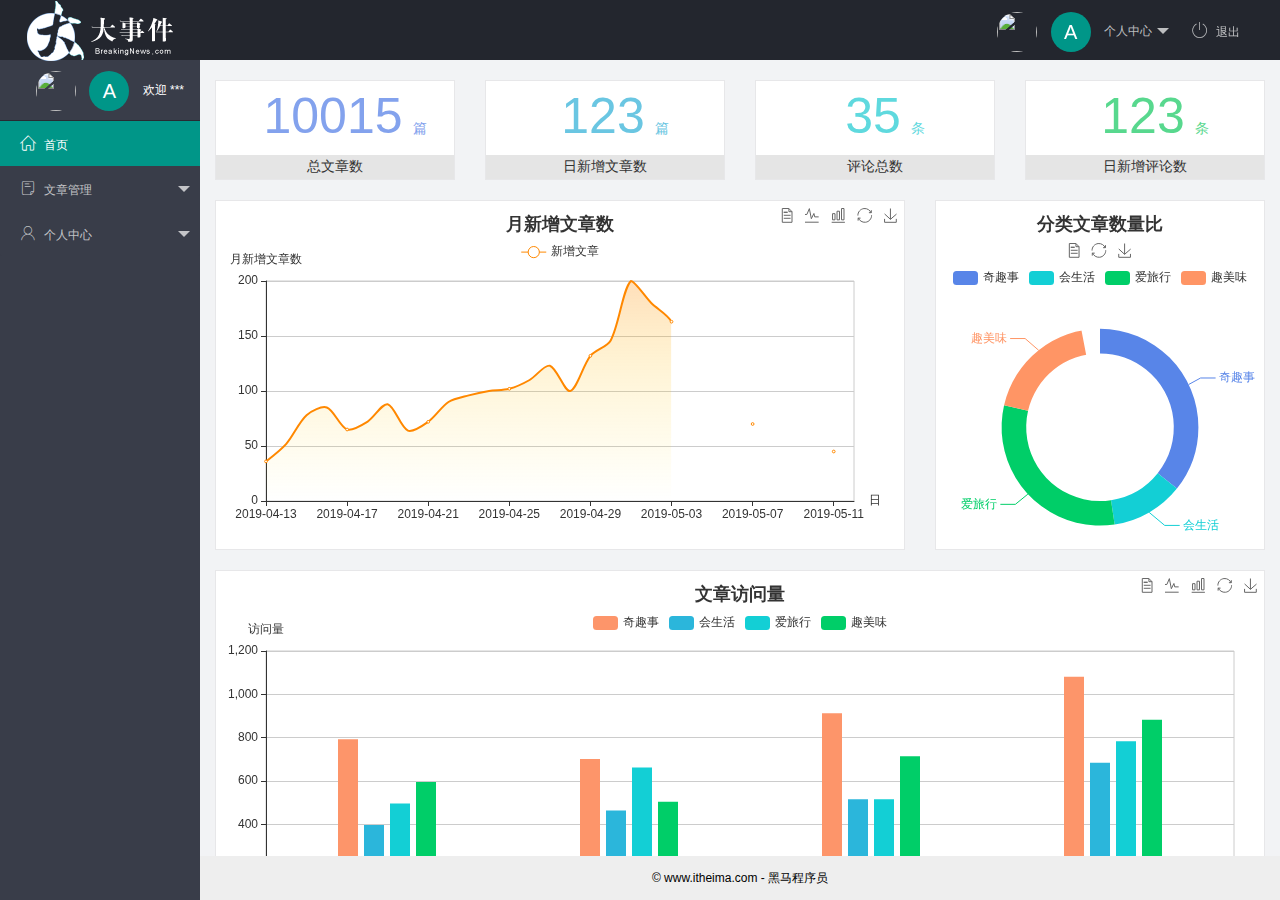
==== commit 259d0219: "完成了文章的获取与展示" ====
--- a/index.html
+++ b/index.html
@@ -56,7 +56,7 @@
                       <a href="/article/art_cate.html" target="fm"><i class="layui-icon layui-icon-app"></i>文章类别</a>
                     </dd>
                     <dd>
-                      <a href="javascript:;"><i class="layui-icon layui-icon-app"></i>文章列表</a>
+                      <a href="/article/art_list.html" target="fm"><i class="layui-icon layui-icon-app"></i>文章列表</a>
                     </dd>
                     <dd>
                       <a href="javascript:;"><i class="layui-icon layui-icon-app"></i>发布文章</a>
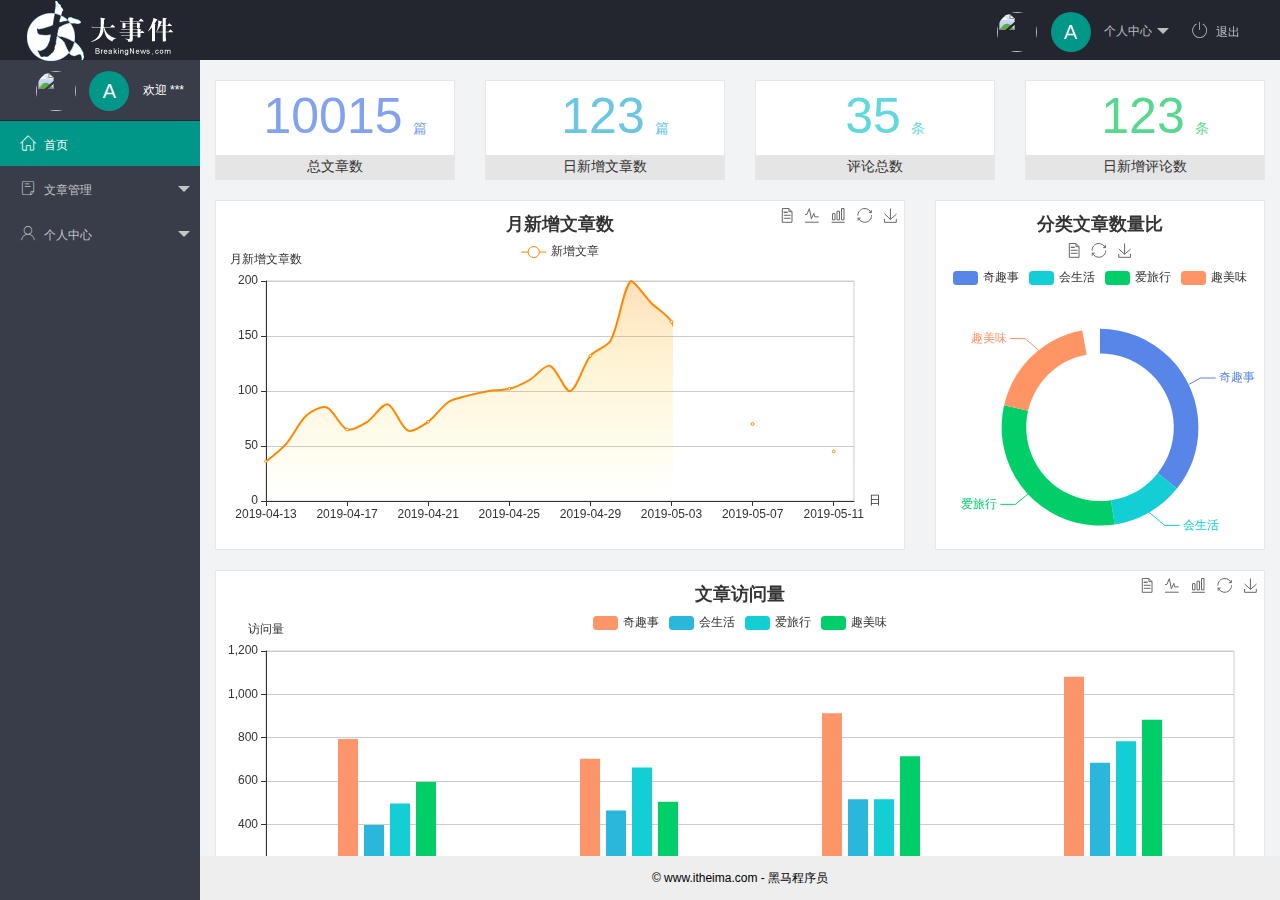
==== commit 7a5c060c: "项目已初步完成" ====
--- a/index.html
+++ b/index.html
@@ -59,7 +59,7 @@
                       <a href="/article/art_list.html" target="fm"><i class="layui-icon layui-icon-app"></i>文章列表</a>
                     </dd>
                     <dd>
-                      <a href="javascript:;"><i class="layui-icon layui-icon-app"></i>发布文章</a>
+                      <a href="/article/art_pub.html" target="fm"><i class="layui-icon layui-icon-app"></i>发布文章</a>
                     </dd>
                   </dl>
                 </li>
